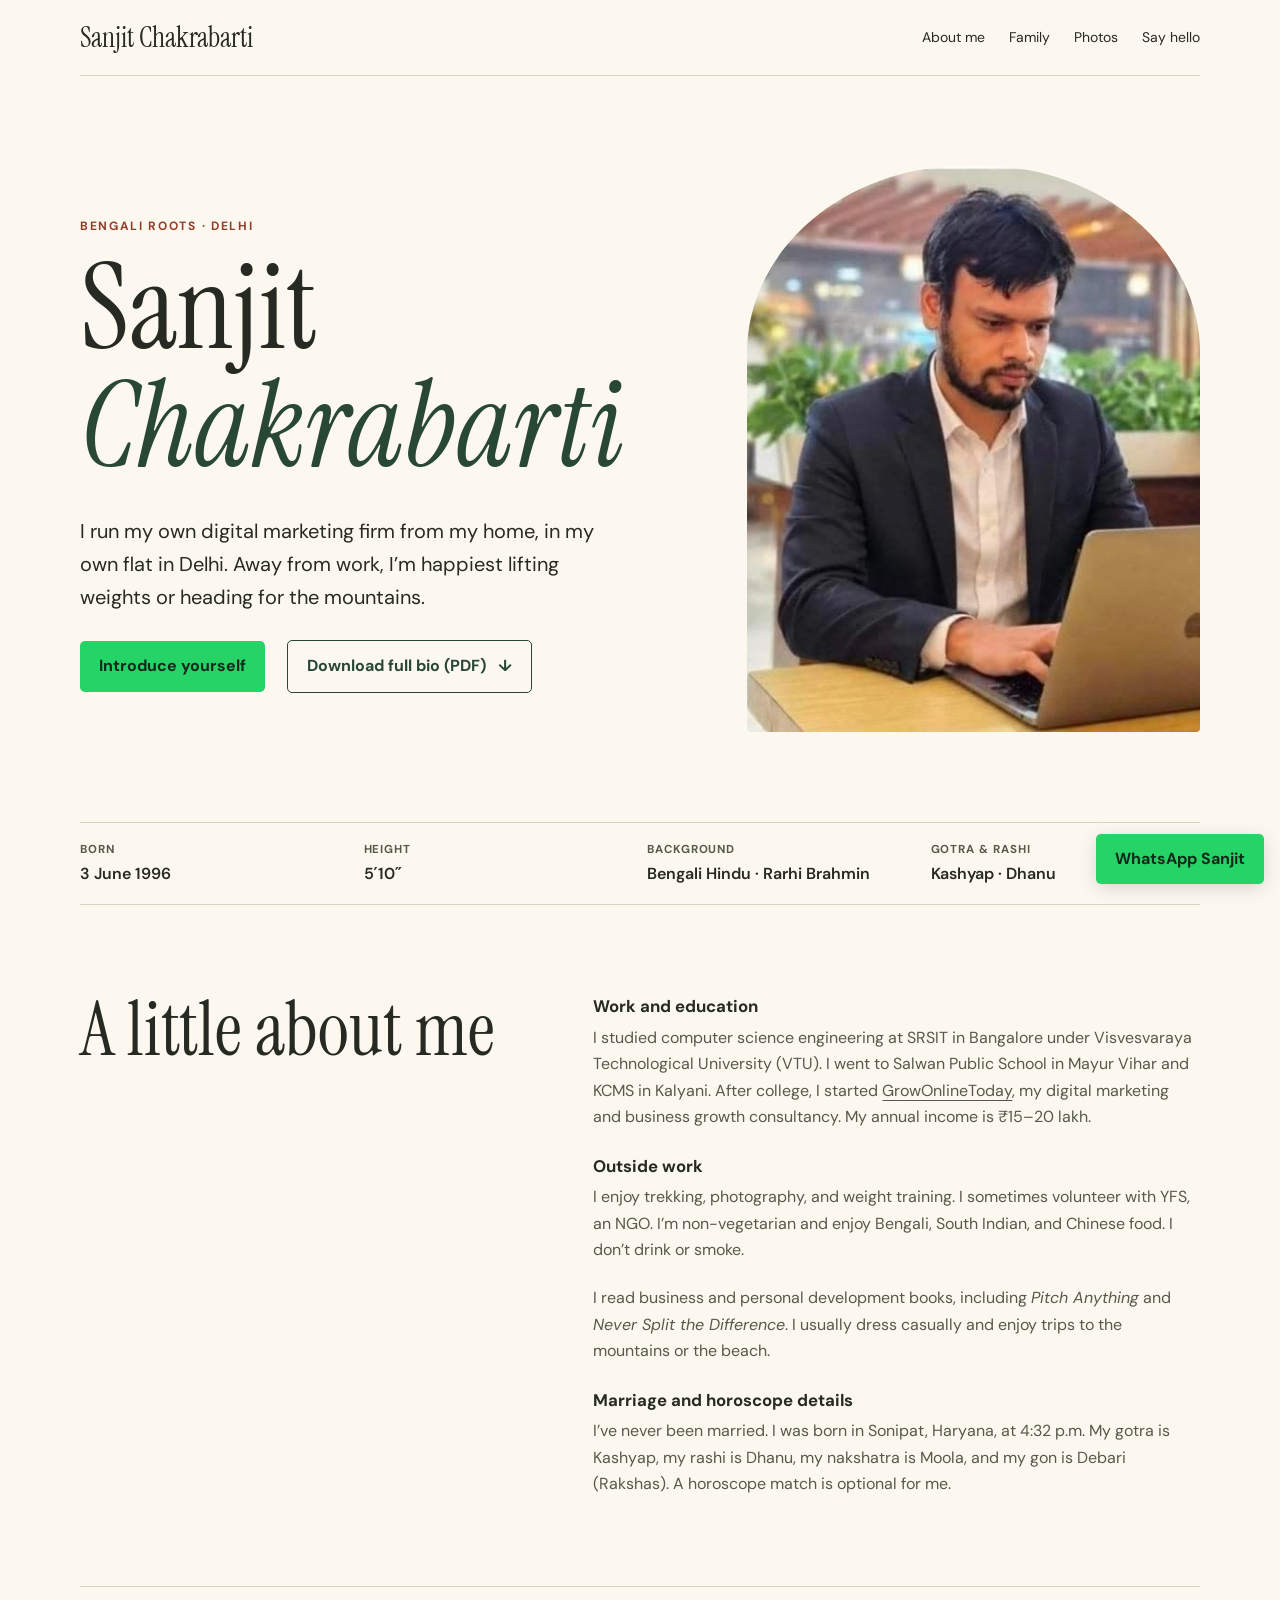
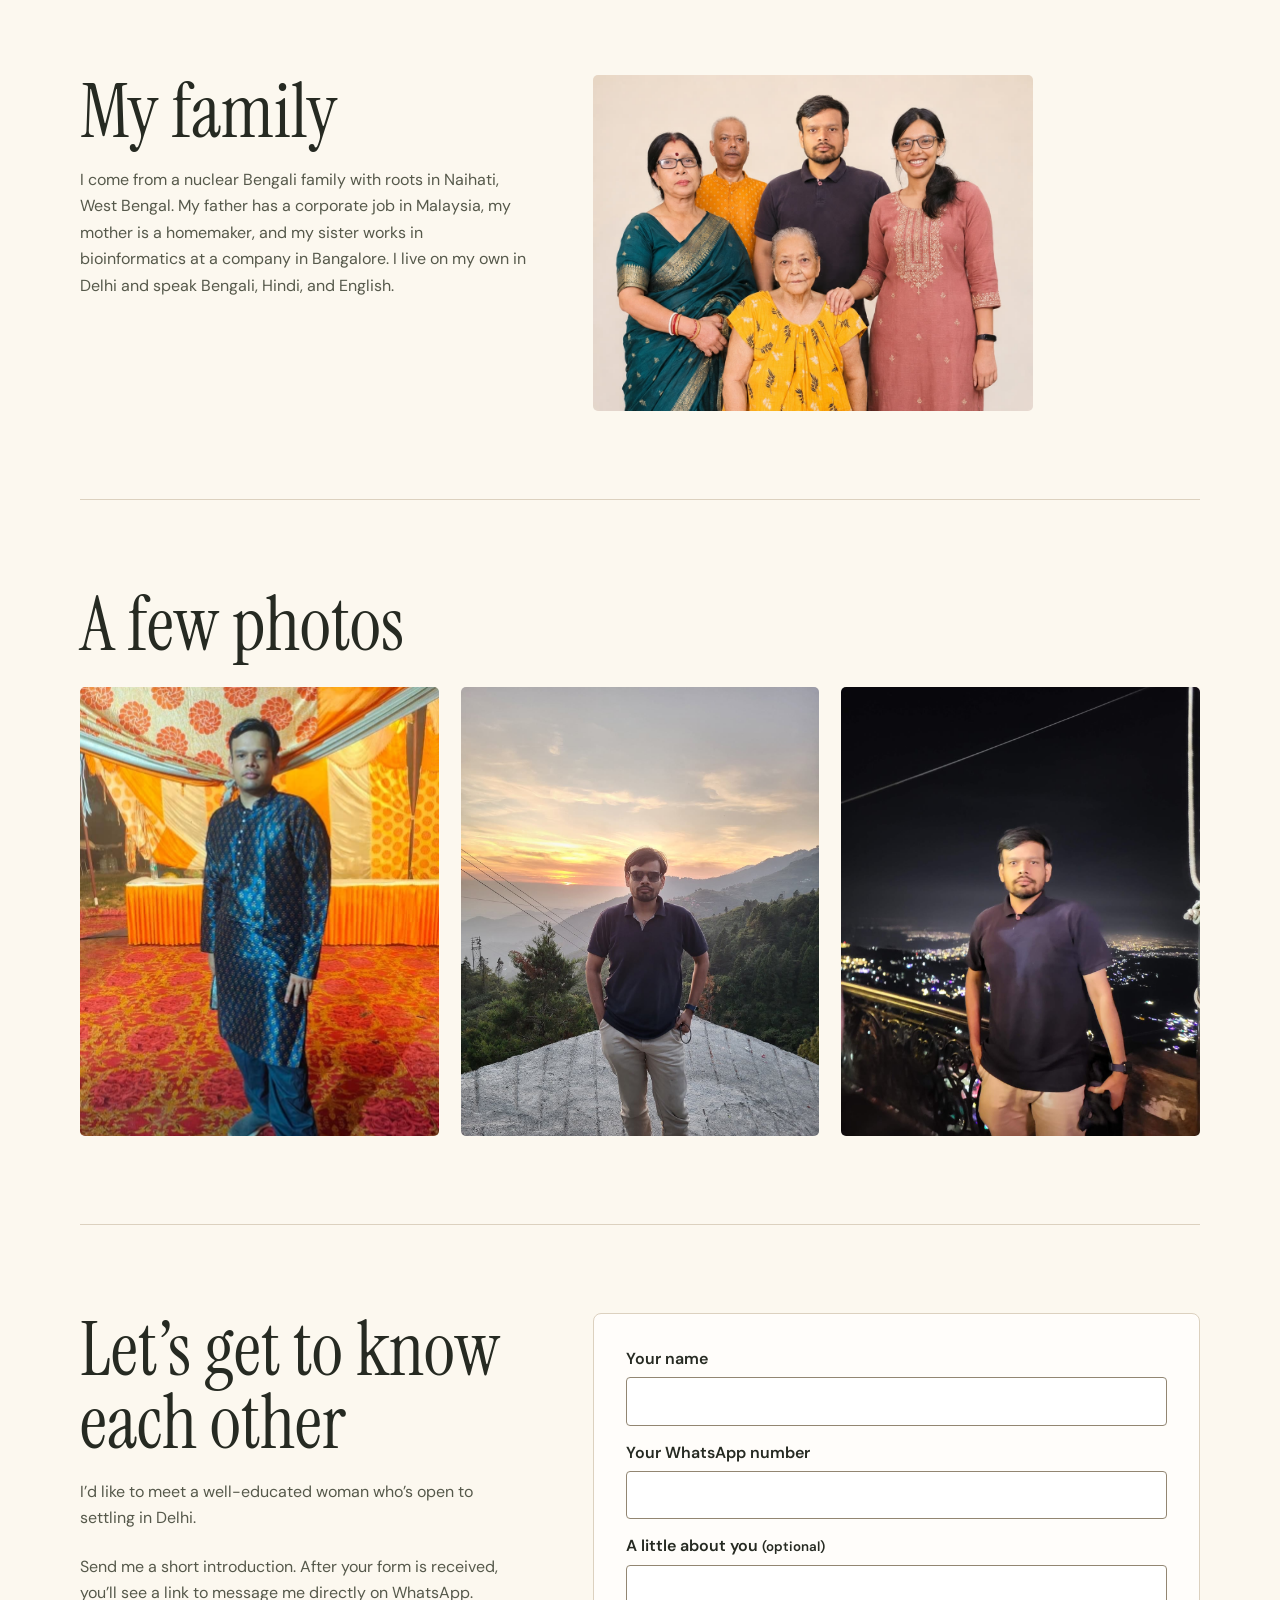
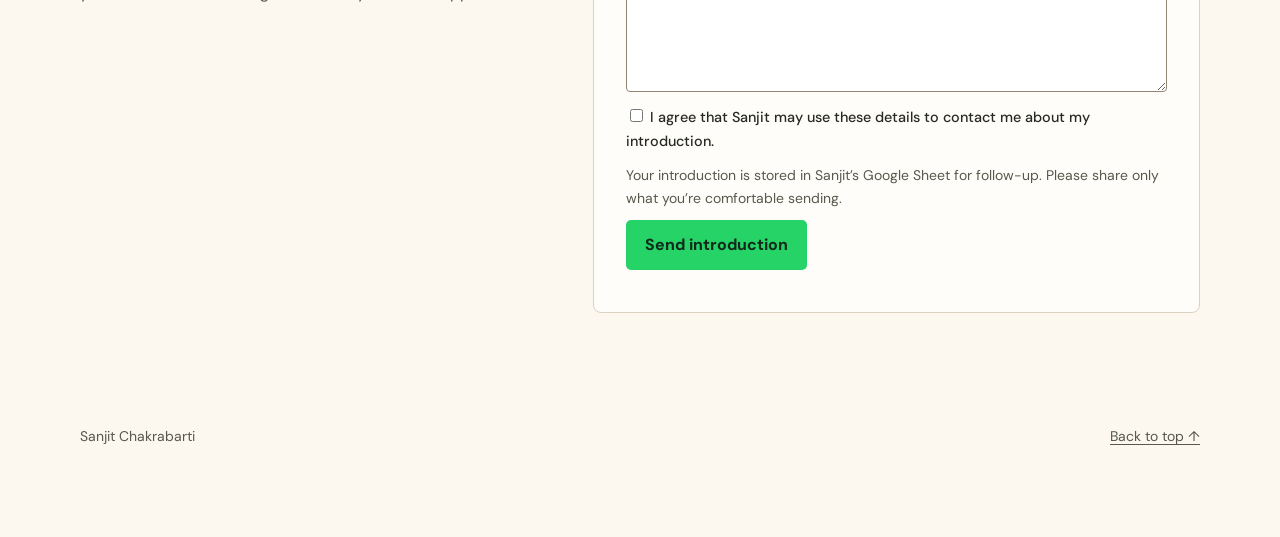
==== ads/index.html @ f7a7e1e2 "Add introduction landing page and Sheets lead capture" ====
<!doctype html>
<html lang="en">
<head>
  <meta charset="utf-8">
  <meta name="viewport" content="width=device-width, initial-scale=1">
  <meta name="description" content="Meet Sanjit Chakrabarti, a Bengali entrepreneur based in Delhi. A little about my life, my family and what I’m looking for in marriage.">
  <meta property="og:title" content="Meet Sanjit Chakrabarti">
  <meta property="og:description" content="A little about my life, my family and what I’m looking for in marriage.">
  <meta property="og:type" content="profile">
  <meta property="og:image" content="https://bio.sanjitchakrabarti.com/photos/sanjit-at-work.jpg">
  <link rel="icon" href="/photos/sanjit-at-work.jpg" type="image/jpeg">
  <link rel="stylesheet" href="https://fonts.googleapis.com/css2?family=DM+Sans:wght@400;500;600;700&family=Instrument+Serif:ital@0;1&display=swap">
  <title>Say hello to Sanjit Chakrabarti</title>
  <style>
    :root {
      color-scheme: light;
      --paper: #fcf8ef;
      --ink: #262a22;
      --muted: #56594b;
      --line: #dcd1bf;
      --green: #294735;
      --rust: #943e29;
      --whatsapp: #25d366;
      --display: "Instrument Serif", Georgia, serif;
    }
    * { box-sizing: border-box; }
    body { margin: 0; background: var(--paper); color: var(--ink); font: 1rem/1.65 "DM Sans", system-ui, sans-serif; }
    a { color: inherit; text-underline-offset: .24em; }
    a:hover { text-decoration-thickness: 2px; }
    a:focus-visible { outline: 2px solid var(--rust); outline-offset: 5px; }
    img { display: block; width: 100%; }
    .wrap { width: min(1120px, 100% - 48px); margin-inline: auto; }
    .masthead, nav, .actions, footer { display: flex; align-items: center; flex-wrap: wrap; }
    .masthead { min-height: 76px; justify-content: space-between; gap: 8px 24px; border-bottom: 1px solid var(--line); }
    .brand { font: 1.75rem var(--display); text-decoration: none; }
    nav { gap: 8px 24px; font-size: .875rem; }
    nav a { text-decoration: none; }
    nav a:hover { text-decoration: underline; }
    .hero { display: grid; grid-template-columns: 1.12fr .88fr; align-items: center; gap: clamp(32px, 7vw, 106px); padding-block: clamp(40px, 7vw, 96px); }
    .eyebrow { color: var(--rust); font-size: .75rem; font-weight: 700; letter-spacing: .14em; text-transform: uppercase; }
    h1, h2 { font-family: var(--display); font-weight: 400; line-height: .98; margin: 0 0 .25em; }
    h1 { font-size: clamp(3.6rem, 9.4vw, 8.3rem); }
    h1 em { display: block; color: var(--green); }
    h2 { font-size: clamp(2.7rem, 6vw, 4.7rem); }
    .intro { max-width: 37ch; font-size: clamp(1.05rem, 2vw, 1.25rem); }
    .actions { gap: 12px 22px; margin-top: 26px; }
    .button { display: inline-flex; align-items: center; gap: 12px; padding: 12px 19px; border-radius: 5px; background: var(--whatsapp); color: #10291b; font-weight: 700; text-decoration: none; }
    .button:hover { background: #20c45e; }
    .button.download { color: var(--green); background: transparent; border: 1px solid var(--green); }
    .button.download:hover { background: #efe3d1; }
    figure { margin: 0; }
    .hero img { aspect-ratio: 4 / 5; object-fit: cover; object-position: 50% 42%; border-radius: 48% 48% 4px 4px / 33% 33% 4px 4px; }
    .facts { margin: 0; padding: 17px 0; display: grid; grid-template-columns: repeat(4, 1fr); gap: 14px; border-block: 1px solid var(--line); }
    dt { color: var(--muted); font-size: .72rem; font-weight: 700; letter-spacing: .08em; text-transform: uppercase; }
    dd { margin: 2px 0 0; font-weight: 600; }
    .section { padding-block: clamp(40px, 7vw, 88px); }
    .section + .section { border-top: 1px solid var(--line); }
    .story { display: grid; grid-template-columns: .85fr 1.15fr; gap: 20px 65px; }
    .story h3 { margin: 0 0 4px; font-size: 1.05rem; }
    .story p { margin: 0 0 22px; color: var(--muted); max-width: 59ch; }
    .story p:last-child { margin-bottom: 0; }
    .family-photo { width: min(100%, 440px); }
    .family-photo img { height: auto; border-radius: 5px; }
    .gallery { display: grid; grid-template-columns: repeat(3, 1fr); gap: clamp(8px, 2vw, 22px); margin-top: 26px; }
    .gallery a { display: block; }
    .gallery img { aspect-ratio: 4 / 5; object-fit: cover; object-position: center 36%; border-radius: 5px; }
    .contact { background: var(--green); color: #fcf8ef; text-align: center; padding: clamp(34px, 7vw, 78px) 22px; border-radius: 6px; }
    .contact p { max-width: 54ch; margin: 16px auto 0; }
    .contact .button { margin-top: 22px; }
    .contact a:focus-visible { outline-color: var(--paper); }
    footer { justify-content: space-between; gap: 10px 24px; padding-block: 24px; color: var(--muted); font-size: .875rem; }
    @media (max-width: 680px) {
      .wrap { width: calc(100% - 36px); }
      .masthead { padding-block: 12px; min-height: 0; }
      nav { gap: 6px 14px; }
      .hero, .story { grid-template-columns: 1fr; }
      .hero { gap: 26px; }
      .hero figure { grid-row: 1; width: min(100%, 285px); margin-inline: auto; }
      .hero img { aspect-ratio: 5 / 5; object-position: 50% 35%; }
      .facts { grid-template-columns: repeat(2, 1fr); }
    }
    #intro-form { padding: clamp(18px, 4vw, 32px); background: #fffdfa; border: 1px solid var(--line); border-radius: 8px; }
    #intro-form label { display: block; font-weight: 600; }
    #intro-form input:not([type=checkbox]), #intro-form textarea { display: block; width: 100%; padding: 10px; border: 1px solid #928672; border-radius: 4px; margin: 5px 0 14px; font: inherit; }
    #intro-form .consent { font-size: .9rem; font-weight: 500; }
    #intro-form p { font-size: .875rem; margin: 10px 0; }
    #intro-form button { border: 0; font: inherit; font-weight: 700; cursor: pointer; }
    #intro-form button:disabled { opacity: .55; cursor: default; }
    .floating { position: fixed; right: 16px; bottom: 16px; z-index: 2; box-shadow: 0 4px 18px #0002; }
    body { padding-bottom: 64px; }
    [hidden] { display: none !important; }
  </style>
</head>
<body id="top">
  <header class="masthead wrap">
    <a class="brand" href="/">Sanjit Chakrabarti</a>
    <nav aria-label="On this page">
      <a href="#about">About me</a>
      <a href="#family">Family</a>
      <a href="#photos">Photos</a>
      <a href="#interest">Say hello</a>
    </nav>
  </header>
  <main class="wrap">
    <section class="hero" aria-labelledby="name">
      <div>
        <p class="eyebrow">Bengali roots · Delhi</p>
        <h1 id="name">Sanjit <em>Chakrabarti</em></h1>
        <p class="intro">I run my own digital marketing firm from my home, in my own flat in Delhi. Away from work, I’m happiest lifting weights or heading for the mountains.</p>
        <div class="actions">
          <a class="button" href="#interest">Introduce yourself</a>
          <a class="button download" href="/sanjit-chakrabarti-bio.pdf?v=company-link" download>Download full bio (PDF) <span aria-hidden="true">↓</span></a>
        </div>
      </div>
      <figure><img src="/photos/sanjit-at-work.jpg" alt="Sanjit working on his laptop at a café" fetchpriority="high"></figure>
    </section>

    <dl class="facts">
      <div><dt>Born</dt><dd><time datetime="1996-06-03">3 June 1996</time></dd></div>
      <div><dt>Height</dt><dd>5′10″</dd></div>
      <div><dt>Background</dt><dd>Bengali Hindu · Rarhi Brahmin</dd></div>
      <div><dt>Gotra &amp; rashi</dt><dd>Kashyap · Dhanu</dd></div>
    </dl>

    <section class="section story" id="about" aria-labelledby="about-title">
      <h2 id="about-title">A little about me</h2>
      <div>
        <h3>Work and education</h3>
        <p>I studied computer science engineering at SRSIT in Bangalore under Visvesvaraya Technological University (VTU). I went to Salwan Public School in Mayur Vihar and KCMS in Kalyani. After college, I started <a href="https://growonlinetoday.com/" target="_blank" rel="noopener">GrowOnlineToday</a>, my digital marketing and business growth consultancy. My annual income is ₹15–20 lakh.</p>
        <h3>Outside work</h3>
        <p>I enjoy trekking, photography, and weight training. I sometimes volunteer with YFS, an NGO. I’m non-vegetarian and enjoy Bengali, South Indian, and Chinese food. I don’t drink or smoke.</p>
        <p>I read business and personal development books, including <cite>Pitch Anything</cite> and <cite>Never Split the Difference</cite>. I usually dress casually and enjoy trips to the mountains or the beach.</p>
        <h3>Marriage and horoscope details</h3>
        <p>I’ve never been married. I was born in Sonipat, Haryana, at 4:32 p.m. My gotra is Kashyap, my rashi is Dhanu, my nakshatra is Moola, and my gon is Debari (Rakshas). A horoscope match is optional for me.</p>
      </div>
    </section>

    <section class="section story" id="family" aria-labelledby="family-title">
      <div>
        <h2 id="family-title">My family</h2>
        <p>I come from a nuclear Bengali family with roots in Naihati, West Bengal. My father has a corporate job in Malaysia, my mother is a homemaker, and my sister works in bioinformatics at a company in Bangalore. I live on my own in Delhi and speak Bengali, Hindi, and English.</p>
      </div>
      <figure class="family-photo">
        <img src="/photos/family-portrait.jpg?v=upper" width="1086" height="830" alt="Sanjit with his family in a group portrait" loading="lazy">
      </figure>
    </section>

    <section class="section" id="photos" aria-labelledby="photos-title">
      <h2 id="photos-title">A few photos</h2>
      <div class="gallery">
        <a href="/photos/sanjit-at-celebration.jpg"><img loading="lazy" src="/photos/sanjit-at-celebration.jpg" alt="Sanjit in a blue kurta at a celebration"></a>
        <a href="/photos/sanjit-in-the-hills.jpg"><img loading="lazy" src="/photos/sanjit-in-the-hills.jpg" alt="Sanjit overlooking the hills at sunset"></a>
        <a href="/photos/sanjit-at-night.jpg"><img loading="lazy" src="/photos/sanjit-at-night.jpg" alt="Sanjit with city lights behind him at night"></a>
      </div>
    </section>

    <section class="section story" id="interest" aria-labelledby="interest-title">
      <div>
        <h2 id="interest-title">Let’s get to know each other</h2>
        <p>I’d like to meet a well-educated woman who’s open to settling in Delhi.</p>
        <p>Send me a short introduction. After your form is received, you’ll see a link to message me directly on WhatsApp.</p>
      </div>
      <form id="intro-form" aria-describedby="privacy">
        <label for="name">Your name</label>
        <input id="name" name="name" autocomplete="name" maxlength="100" required>
        <label for="phone">Your WhatsApp number</label>
        <input id="phone" name="phone" autocomplete="tel" inputmode="tel" type="tel" pattern="[+0-9 \(\) \-]{7,25}" maxlength="25" required>
        <label for="message">A little about you <small>(optional)</small></label>
        <textarea id="message" name="message" rows="4" maxlength="600"></textarea>
        <label class="consent"><input type="checkbox" name="consent" value="yes" required> I agree that Sanjit may use these details to contact me about my introduction.</label>
        <p id="privacy">Your introduction is stored in Sanjit’s Google Sheet for follow-up. Please share only what you’re comfortable sending.</p>
        <button class="button" type="submit" disabled>Send introduction</button>
        <p id="form-status" role="status">Online introductions are currently unavailable. You can reach Sanjit on WhatsApp.</p>
      </form>
    </section>
  </main>
  <footer class="wrap"><span>Sanjit Chakrabarti</span><a href="#top">Back to top ↑</a></footer>
  <a class="button floating" href="https://wa.me/917278135942?text=Hi%20Sanjit%21%20I%20came%20across%20your%20bio%20and%20would%20love%20to%20say%20hello." target="_blank" rel="noopener">WhatsApp Sanjit</a>
  <script src="/ads/form.js" defer></script>
</body>
</html>
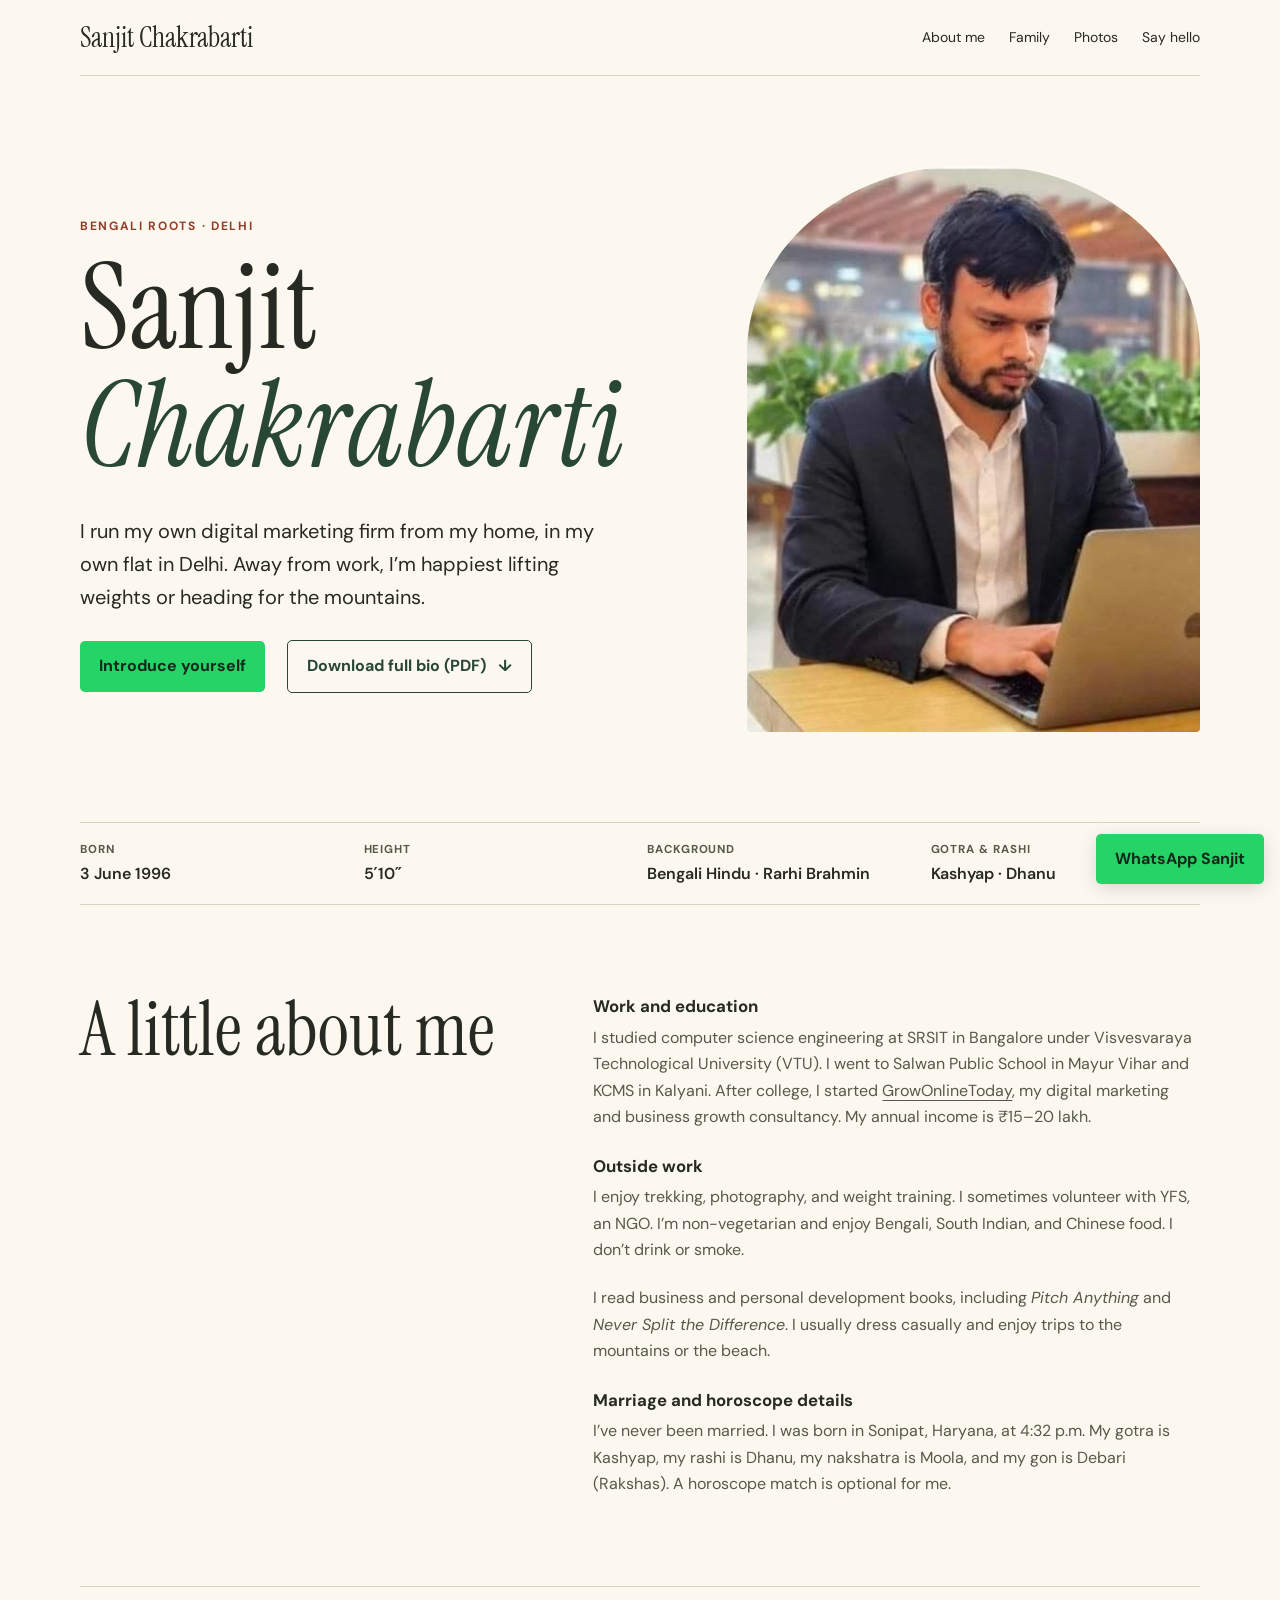
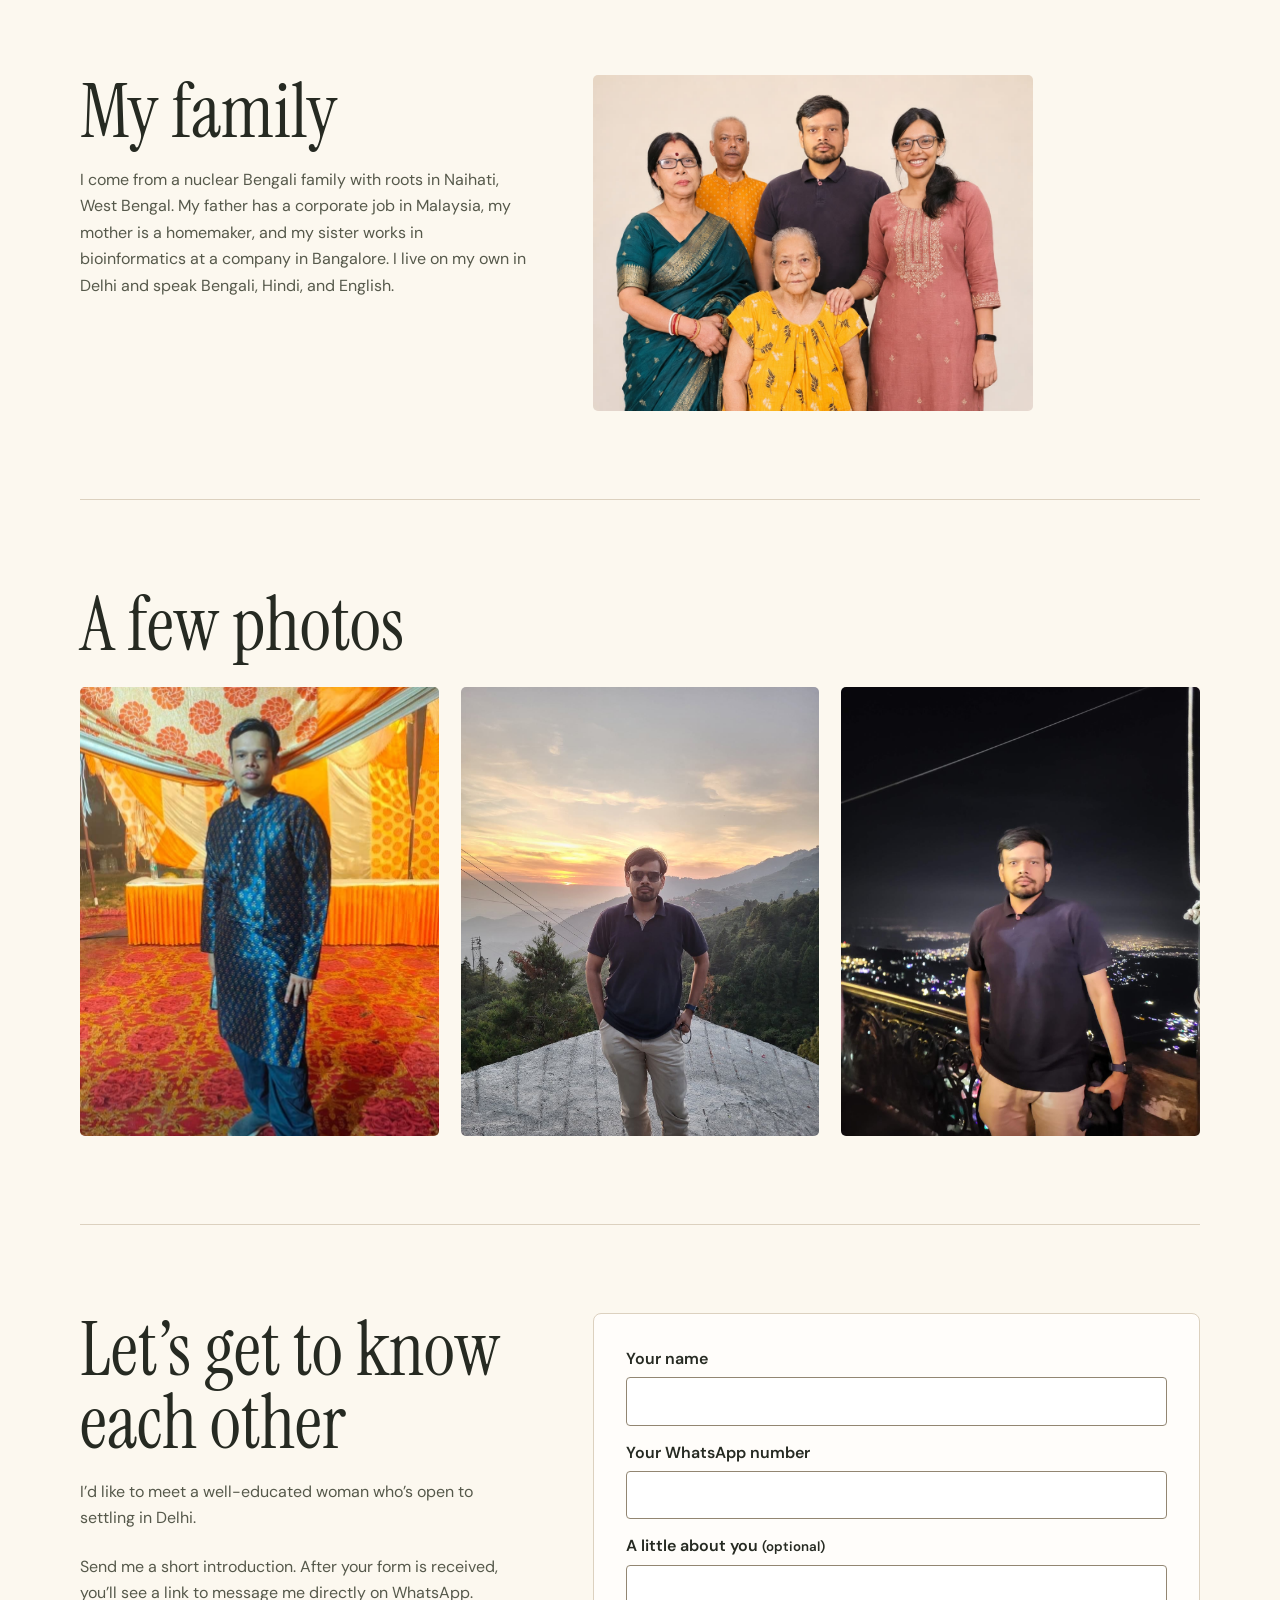
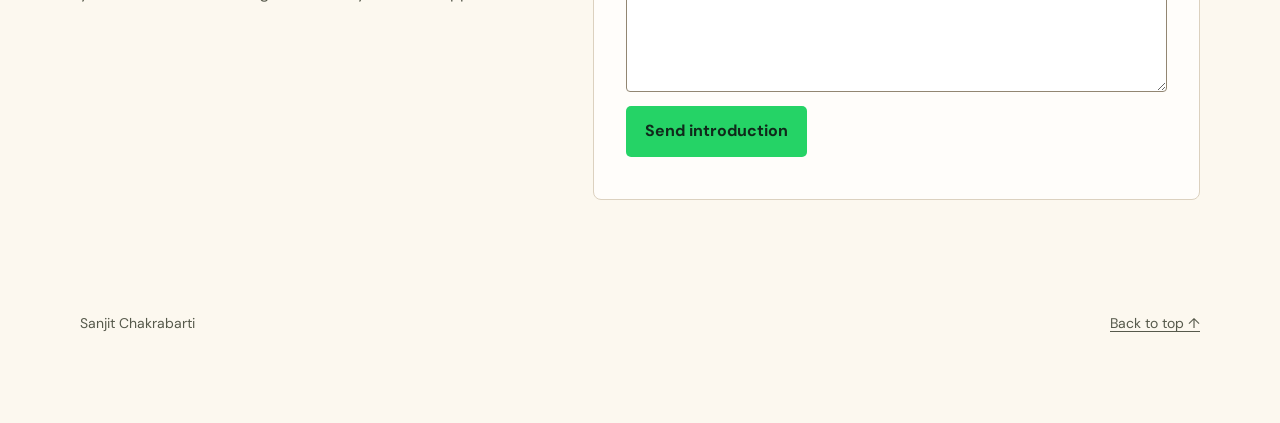
==== commit 6a868893: "Simplify the introduction form" ====
--- a/ads/index.html
+++ b/ads/index.html
@@ -82,7 +82,6 @@
     #intro-form { padding: clamp(18px, 4vw, 32px); background: #fffdfa; border: 1px solid var(--line); border-radius: 8px; }
     #intro-form label { display: block; font-weight: 600; }
     #intro-form input:not([type=checkbox]), #intro-form textarea { display: block; width: 100%; padding: 10px; border: 1px solid #928672; border-radius: 4px; margin: 5px 0 14px; font: inherit; }
-    #intro-form .consent { font-size: .9rem; font-weight: 500; }
     #intro-form p { font-size: .875rem; margin: 10px 0; }
     #intro-form button { border: 0; font: inherit; font-weight: 700; cursor: pointer; }
     #intro-form button:disabled { opacity: .55; cursor: default; }
@@ -160,15 +159,13 @@
         <p>I’d like to meet a well-educated woman who’s open to settling in Delhi.</p>
         <p>Send me a short introduction. After your form is received, you’ll see a link to message me directly on WhatsApp.</p>
       </div>
-      <form id="intro-form" aria-describedby="privacy">
-        <label for="name">Your name</label>
-        <input id="name" name="name" autocomplete="name" maxlength="100" required>
+      <form id="intro-form">
+        <label for="intro-name">Your name</label>
+        <input id="intro-name" name="name" autocomplete="name" maxlength="100" required>
         <label for="phone">Your WhatsApp number</label>
         <input id="phone" name="phone" autocomplete="tel" inputmode="tel" type="tel" pattern="[+0-9 \(\) \-]{7,25}" maxlength="25" required>
         <label for="message">A little about you <small>(optional)</small></label>
         <textarea id="message" name="message" rows="4" maxlength="600"></textarea>
-        <label class="consent"><input type="checkbox" name="consent" value="yes" required> I agree that Sanjit may use these details to contact me about my introduction.</label>
-        <p id="privacy">Your introduction is stored in Sanjit’s Google Sheet for follow-up. Please share only what you’re comfortable sending.</p>
         <button class="button" type="submit" disabled>Send introduction</button>
         <p id="form-status" role="status">Online introductions are currently unavailable. You can reach Sanjit on WhatsApp.</p>
       </form>
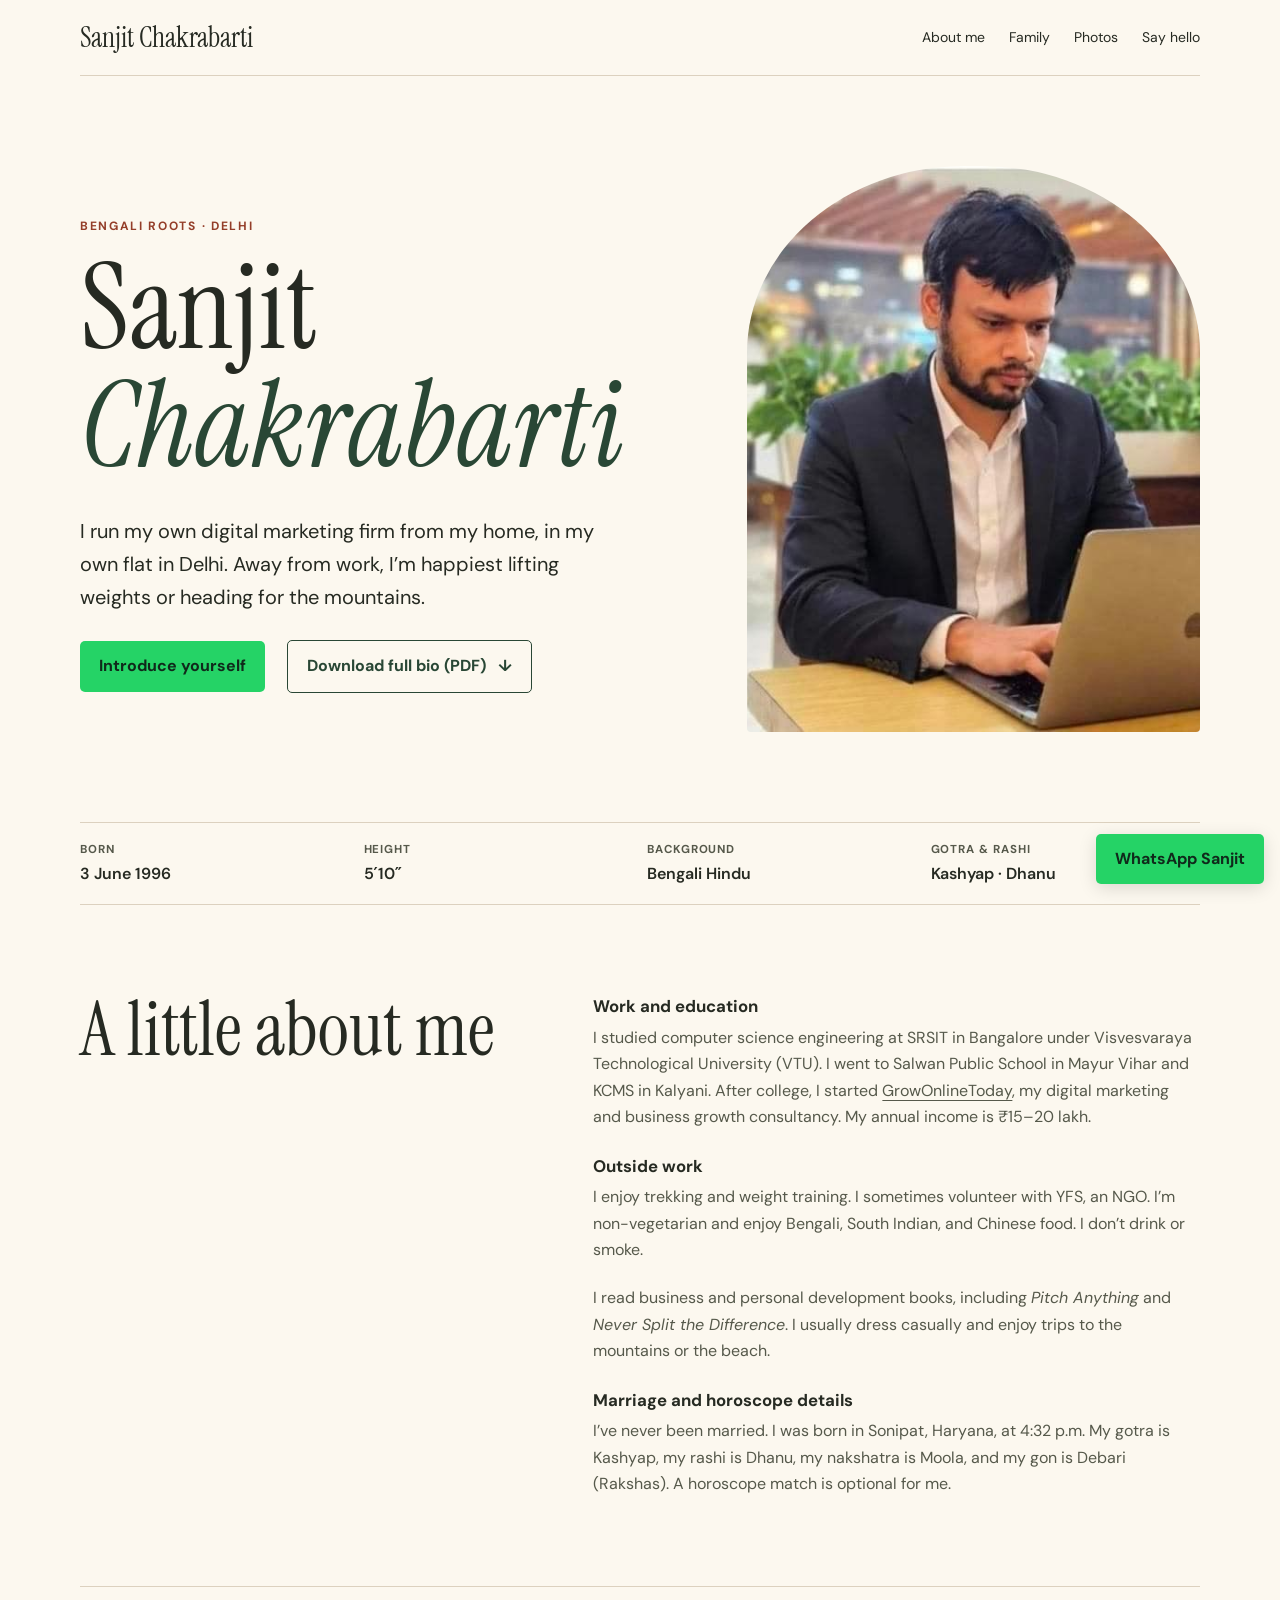
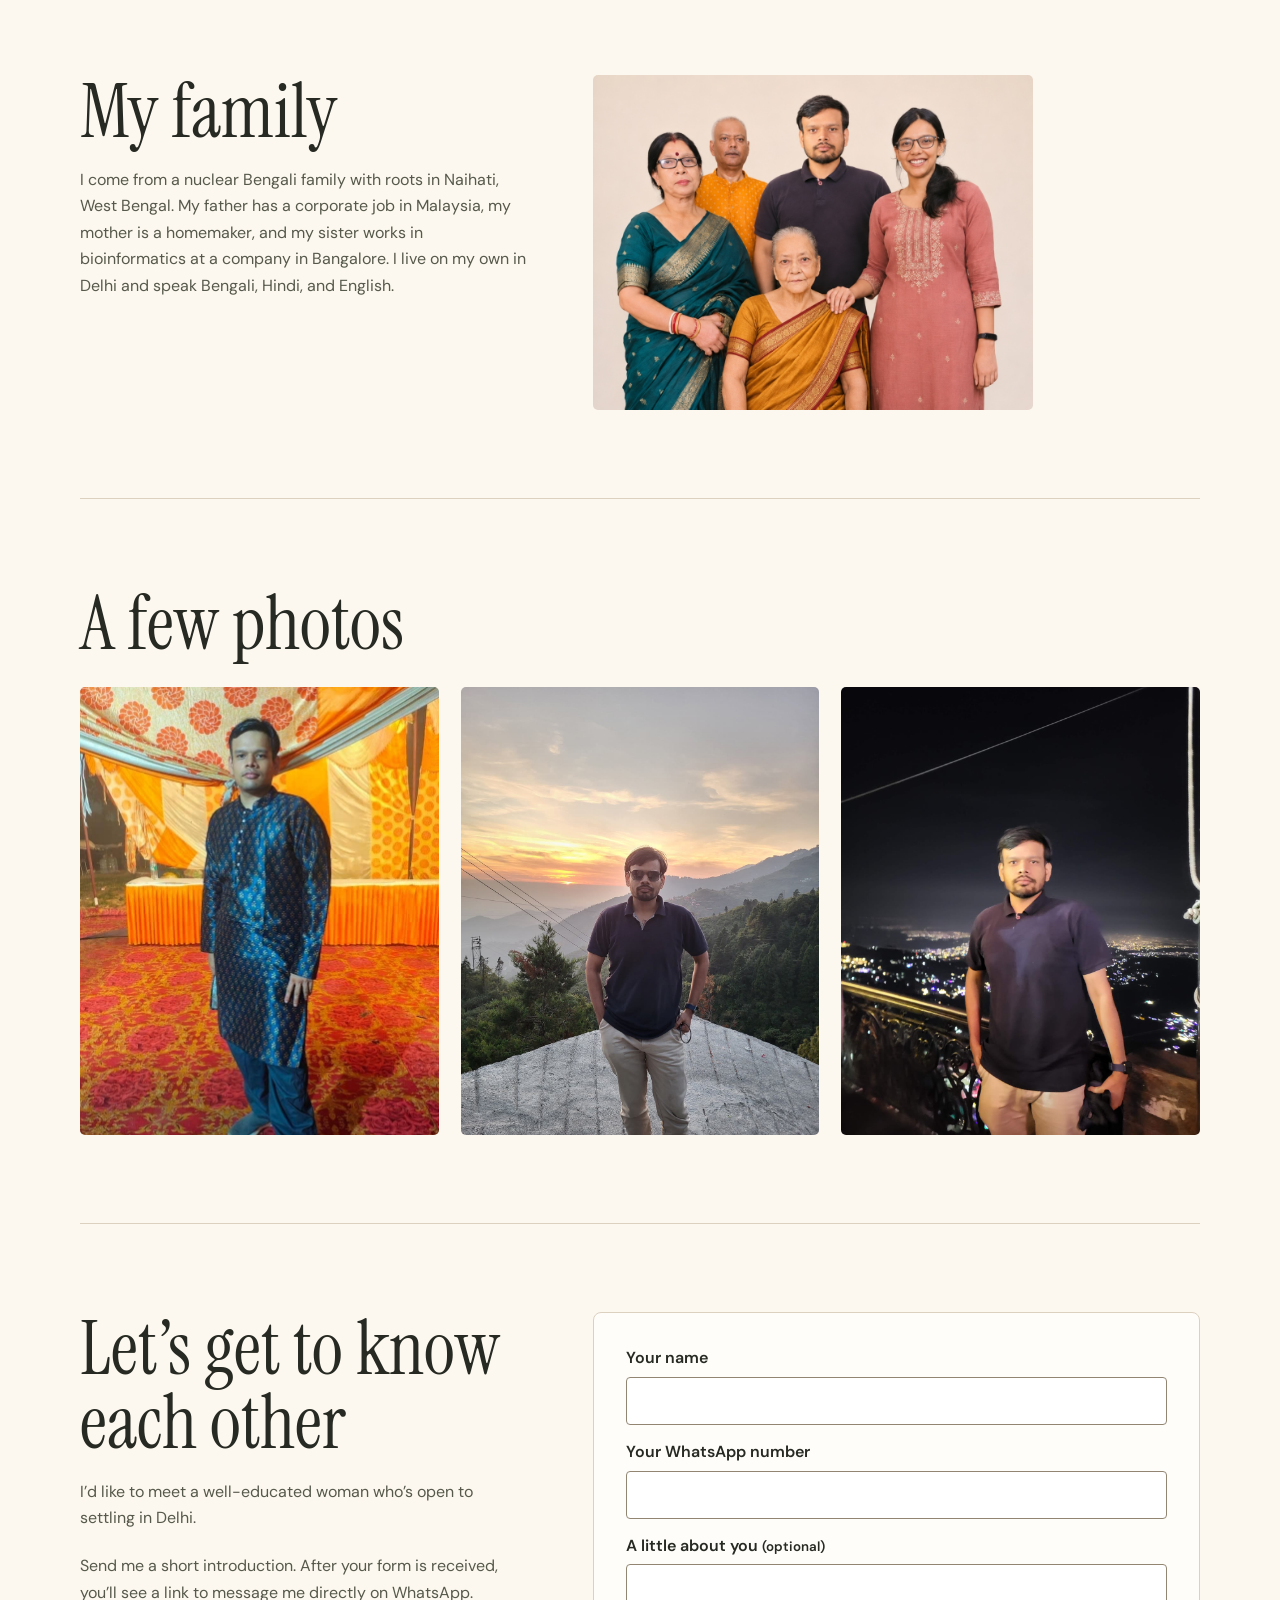
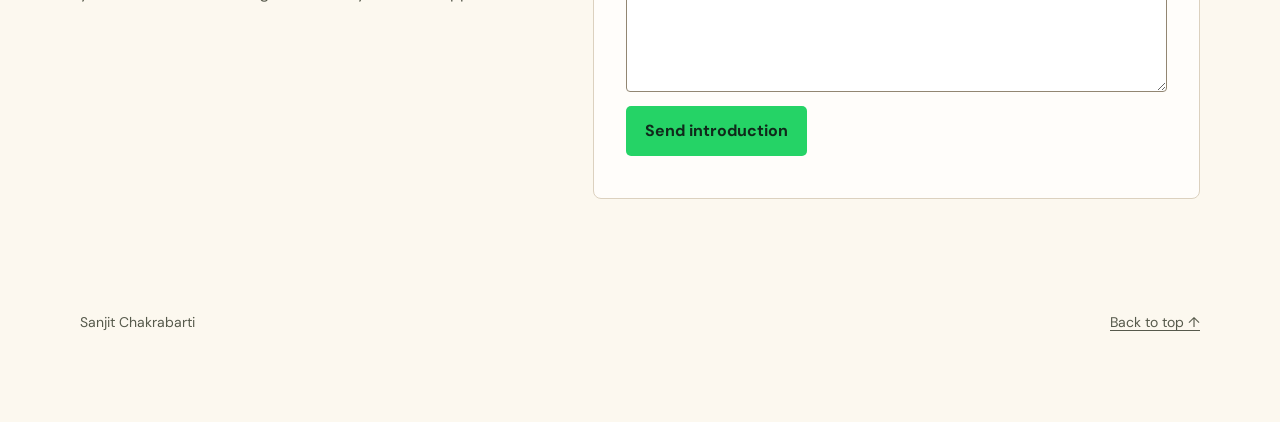
==== commit 84139c5e: "Update family portrait and simplify bio details" ====
--- a/ads/index.html
+++ b/ads/index.html
@@ -108,7 +108,7 @@
         <p class="intro">I run my own digital marketing firm from my home, in my own flat in Delhi. Away from work, I’m happiest lifting weights or heading for the mountains.</p>
         <div class="actions">
           <a class="button" href="#interest">Introduce yourself</a>
-          <a class="button download" href="/sanjit-chakrabarti-bio.pdf?v=company-link" download>Download full bio (PDF) <span aria-hidden="true">↓</span></a>
+          <a class="button download" href="/sanjit-chakrabarti-bio.pdf?v=family-saree" download>Download full bio (PDF) <span aria-hidden="true">↓</span></a>
         </div>
       </div>
       <figure><img src="/photos/sanjit-at-work.jpg" alt="Sanjit working on his laptop at a café" fetchpriority="high"></figure>
@@ -117,7 +117,7 @@
     <dl class="facts">
       <div><dt>Born</dt><dd><time datetime="1996-06-03">3 June 1996</time></dd></div>
       <div><dt>Height</dt><dd>5′10″</dd></div>
-      <div><dt>Background</dt><dd>Bengali Hindu · Rarhi Brahmin</dd></div>
+      <div><dt>Background</dt><dd>Bengali Hindu</dd></div>
       <div><dt>Gotra &amp; rashi</dt><dd>Kashyap · Dhanu</dd></div>
     </dl>
 
@@ -127,7 +127,7 @@
         <h3>Work and education</h3>
         <p>I studied computer science engineering at SRSIT in Bangalore under Visvesvaraya Technological University (VTU). I went to Salwan Public School in Mayur Vihar and KCMS in Kalyani. After college, I started <a href="https://growonlinetoday.com/" target="_blank" rel="noopener">GrowOnlineToday</a>, my digital marketing and business growth consultancy. My annual income is ₹15–20 lakh.</p>
         <h3>Outside work</h3>
-        <p>I enjoy trekking, photography, and weight training. I sometimes volunteer with YFS, an NGO. I’m non-vegetarian and enjoy Bengali, South Indian, and Chinese food. I don’t drink or smoke.</p>
+        <p>I enjoy trekking and weight training. I sometimes volunteer with YFS, an NGO. I’m non-vegetarian and enjoy Bengali, South Indian, and Chinese food. I don’t drink or smoke.</p>
         <p>I read business and personal development books, including <cite>Pitch Anything</cite> and <cite>Never Split the Difference</cite>. I usually dress casually and enjoy trips to the mountains or the beach.</p>
         <h3>Marriage and horoscope details</h3>
         <p>I’ve never been married. I was born in Sonipat, Haryana, at 4:32 p.m. My gotra is Kashyap, my rashi is Dhanu, my nakshatra is Moola, and my gon is Debari (Rakshas). A horoscope match is optional for me.</p>
@@ -140,7 +140,7 @@
         <p>I come from a nuclear Bengali family with roots in Naihati, West Bengal. My father has a corporate job in Malaysia, my mother is a homemaker, and my sister works in bioinformatics at a company in Bangalore. I live on my own in Delhi and speak Bengali, Hindi, and English.</p>
       </div>
       <figure class="family-photo">
-        <img src="/photos/family-portrait.jpg?v=upper" width="1086" height="830" alt="Sanjit with his family in a group portrait" loading="lazy">
+        <img src="/photos/family-portrait.jpg?v=saree" width="1086" height="829" alt="Sanjit with his family in a group portrait" loading="lazy">
       </figure>
     </section>
 
@@ -173,6 +173,6 @@
   </main>
   <footer class="wrap"><span>Sanjit Chakrabarti</span><a href="#top">Back to top ↑</a></footer>
   <a class="button floating" href="https://wa.me/917278135942?text=Hi%20Sanjit%21%20I%20came%20across%20your%20bio%20and%20would%20love%20to%20say%20hello." target="_blank" rel="noopener">WhatsApp Sanjit</a>
-  <script src="/ads/form.js" defer></script>
+  <script src="/ads/form.js?v=2" defer></script>
 </body>
 </html>
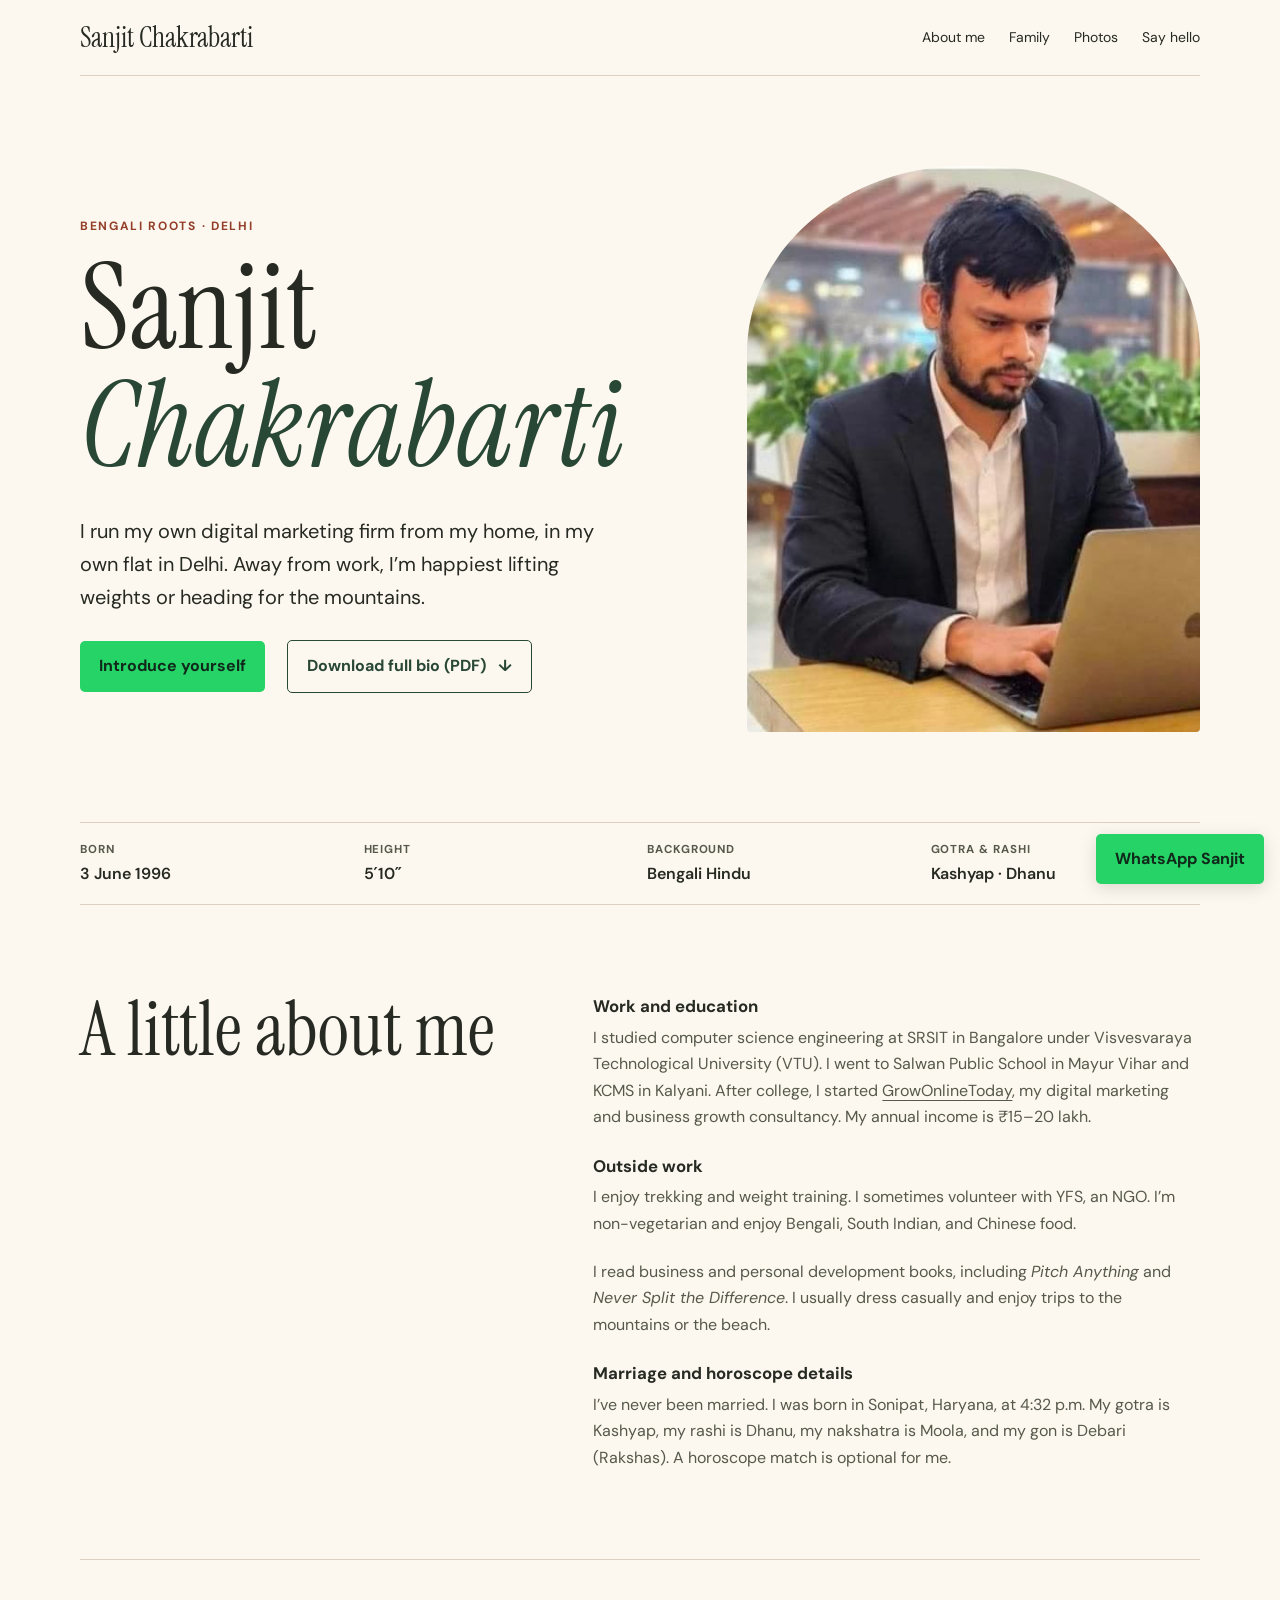
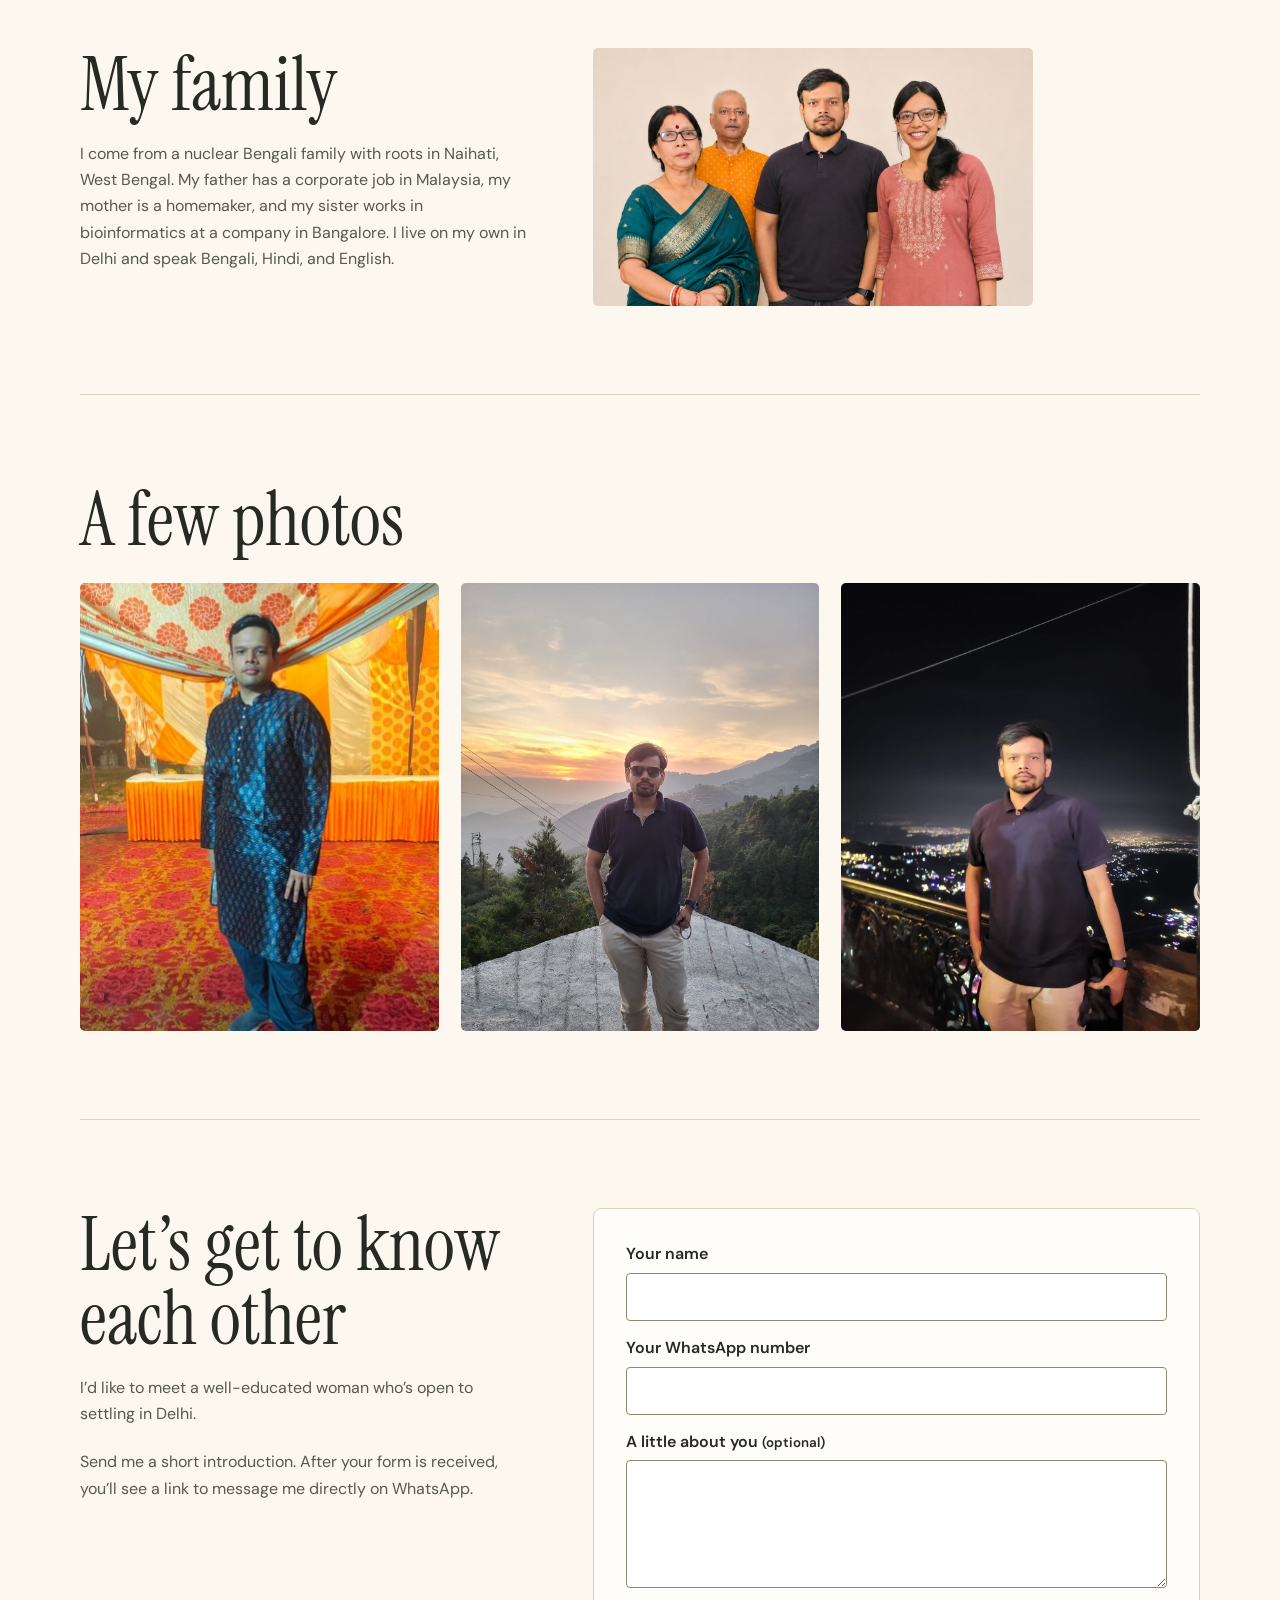
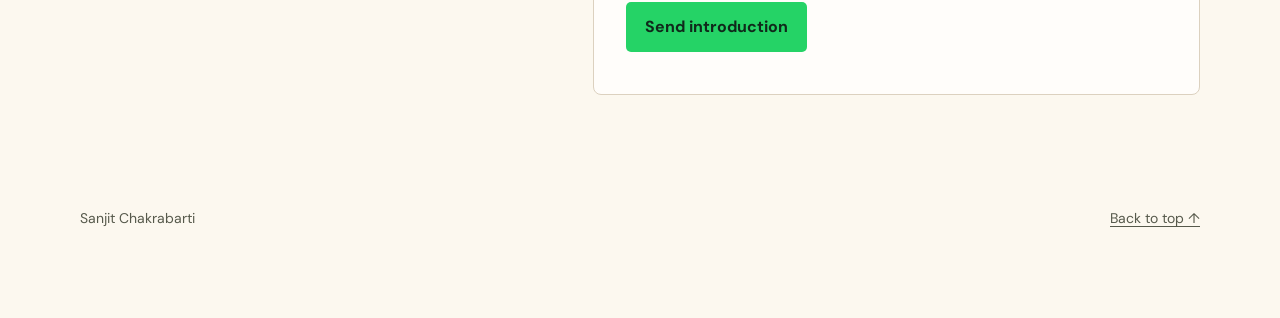
==== commit 4e7e4e81: "Update family portrait and remove lifestyle sentence" ====
--- a/ads/index.html
+++ b/ads/index.html
@@ -108,7 +108,7 @@
         <p class="intro">I run my own digital marketing firm from my home, in my own flat in Delhi. Away from work, I’m happiest lifting weights or heading for the mountains.</p>
         <div class="actions">
           <a class="button" href="#interest">Introduce yourself</a>
-          <a class="button download" href="/sanjit-chakrabarti-bio.pdf?v=family-saree" download>Download full bio (PDF) <span aria-hidden="true">↓</span></a>
+          <a class="button download" href="/sanjit-chakrabarti-bio.pdf?v=family-four" download>Download full bio (PDF) <span aria-hidden="true">↓</span></a>
         </div>
       </div>
       <figure><img src="/photos/sanjit-at-work.jpg" alt="Sanjit working on his laptop at a café" fetchpriority="high"></figure>
@@ -127,7 +127,7 @@
         <h3>Work and education</h3>
         <p>I studied computer science engineering at SRSIT in Bangalore under Visvesvaraya Technological University (VTU). I went to Salwan Public School in Mayur Vihar and KCMS in Kalyani. After college, I started <a href="https://growonlinetoday.com/" target="_blank" rel="noopener">GrowOnlineToday</a>, my digital marketing and business growth consultancy. My annual income is ₹15–20 lakh.</p>
         <h3>Outside work</h3>
-        <p>I enjoy trekking and weight training. I sometimes volunteer with YFS, an NGO. I’m non-vegetarian and enjoy Bengali, South Indian, and Chinese food. I don’t drink or smoke.</p>
+        <p>I enjoy trekking and weight training. I sometimes volunteer with YFS, an NGO. I’m non-vegetarian and enjoy Bengali, South Indian, and Chinese food.</p>
         <p>I read business and personal development books, including <cite>Pitch Anything</cite> and <cite>Never Split the Difference</cite>. I usually dress casually and enjoy trips to the mountains or the beach.</p>
         <h3>Marriage and horoscope details</h3>
         <p>I’ve never been married. I was born in Sonipat, Haryana, at 4:32 p.m. My gotra is Kashyap, my rashi is Dhanu, my nakshatra is Moola, and my gon is Debari (Rakshas). A horoscope match is optional for me.</p>
@@ -140,7 +140,7 @@
         <p>I come from a nuclear Bengali family with roots in Naihati, West Bengal. My father has a corporate job in Malaysia, my mother is a homemaker, and my sister works in bioinformatics at a company in Bangalore. I live on my own in Delhi and speak Bengali, Hindi, and English.</p>
       </div>
       <figure class="family-photo">
-        <img src="/photos/family-portrait.jpg?v=saree" width="1086" height="829" alt="Sanjit with his family in a group portrait" loading="lazy">
+        <img src="/photos/family-portrait.jpg?v=family-four" width="1448" height="850" alt="Sanjit with his family in a group portrait" loading="lazy">
       </figure>
     </section>
 
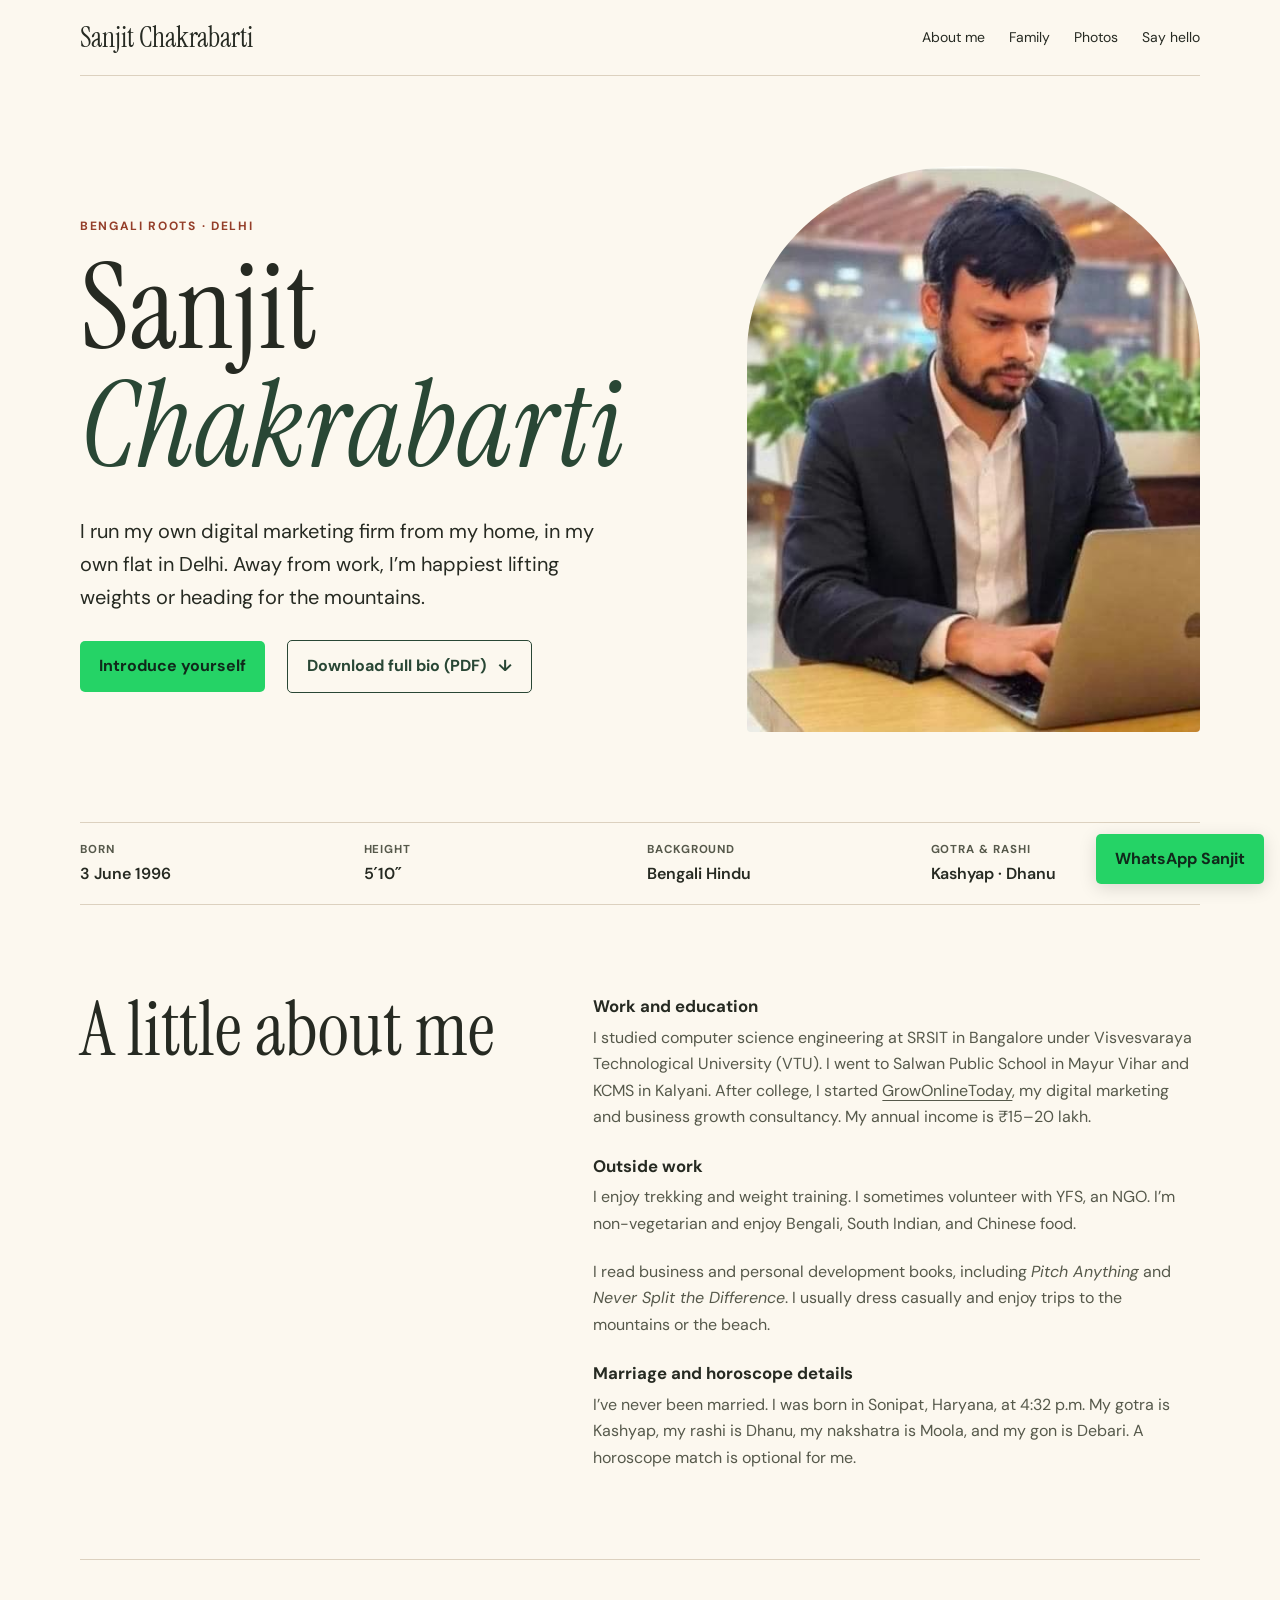
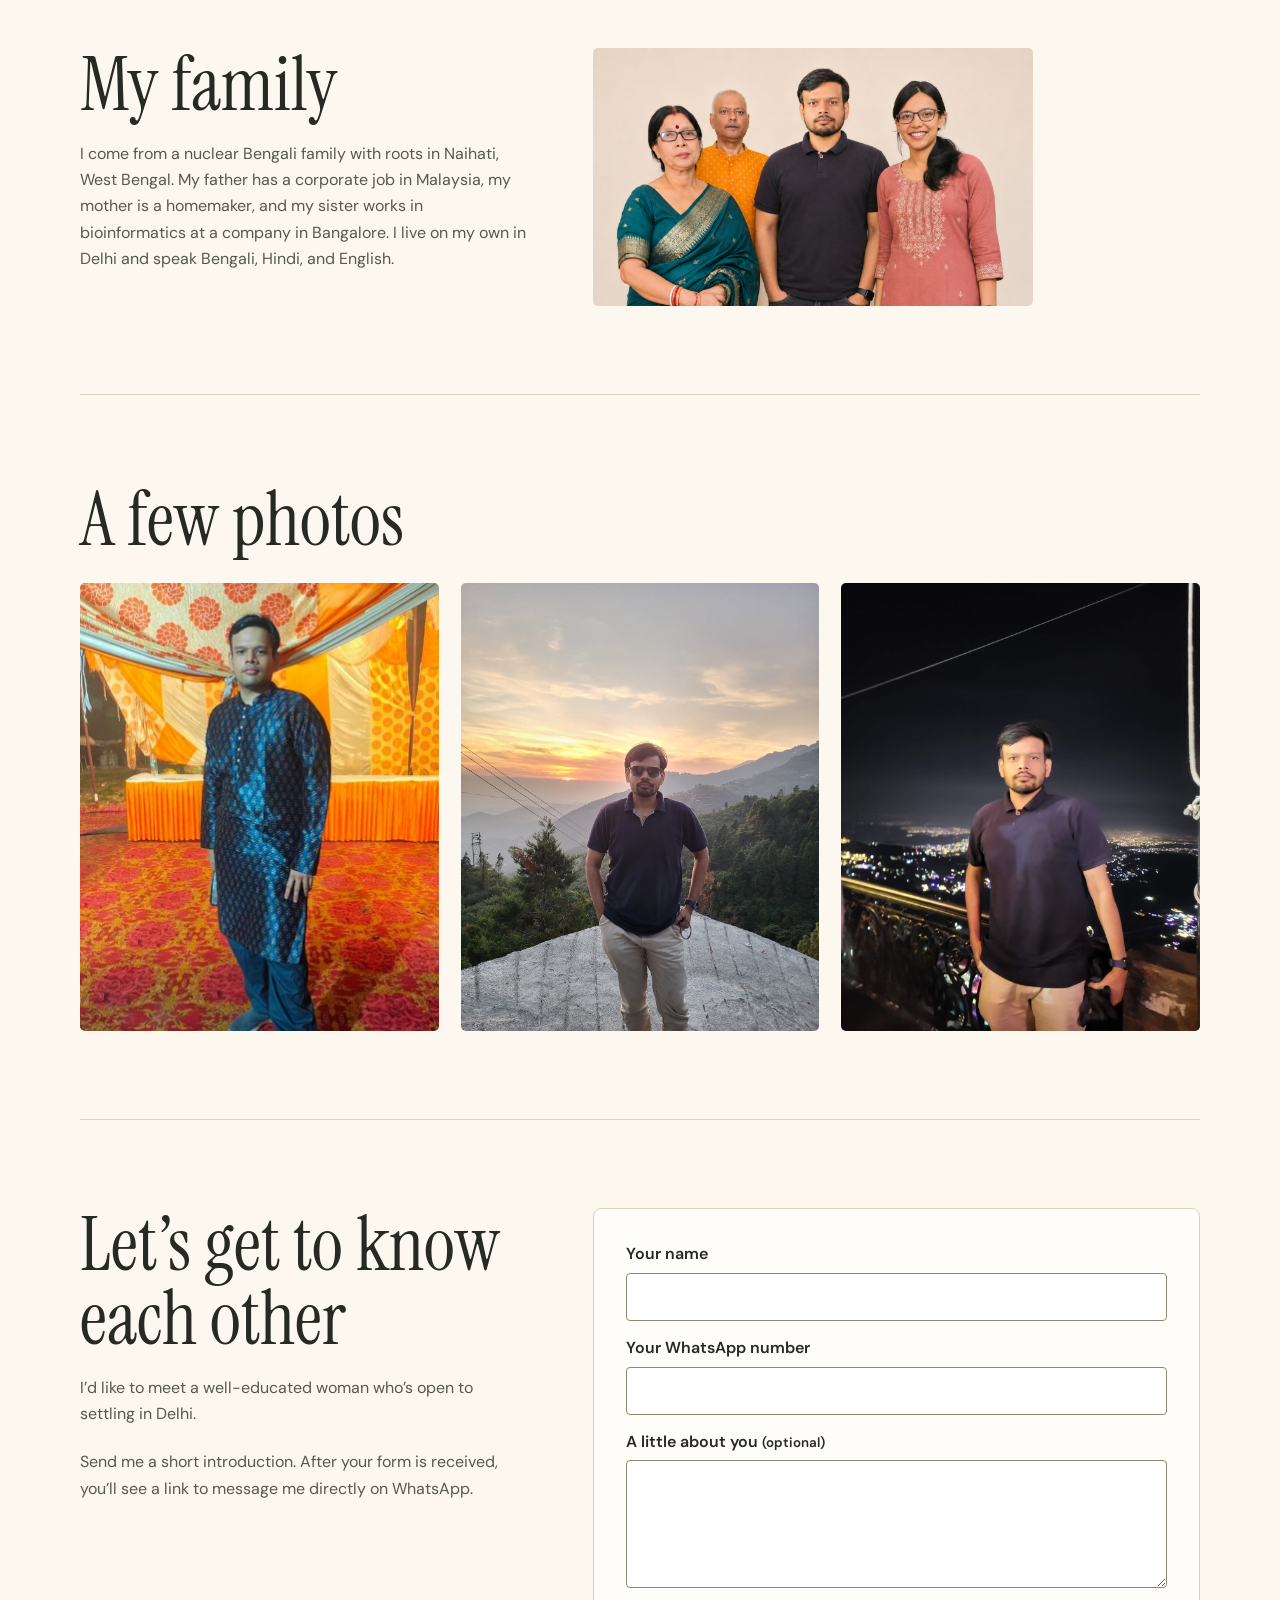
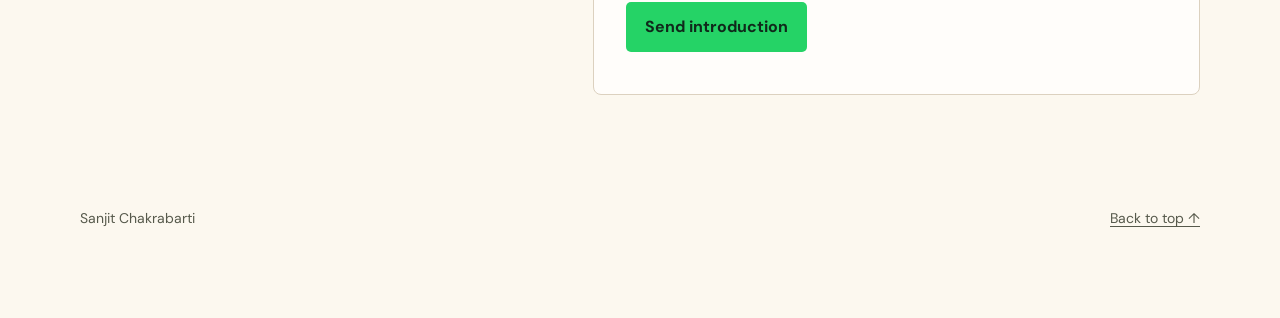
==== commit 6baca161: "Remove Rakshas from horoscope wording" ====
--- a/ads/index.html
+++ b/ads/index.html
@@ -108,7 +108,7 @@
         <p class="intro">I run my own digital marketing firm from my home, in my own flat in Delhi. Away from work, I’m happiest lifting weights or heading for the mountains.</p>
         <div class="actions">
           <a class="button" href="#interest">Introduce yourself</a>
-          <a class="button download" href="/sanjit-chakrabarti-bio.pdf?v=family-four" download>Download full bio (PDF) <span aria-hidden="true">↓</span></a>
+          <a class="button download" href="/sanjit-chakrabarti-bio.pdf?v=horoscope-update" download>Download full bio (PDF) <span aria-hidden="true">↓</span></a>
         </div>
       </div>
       <figure><img src="/photos/sanjit-at-work.jpg" alt="Sanjit working on his laptop at a café" fetchpriority="high"></figure>
@@ -130,7 +130,7 @@
         <p>I enjoy trekking and weight training. I sometimes volunteer with YFS, an NGO. I’m non-vegetarian and enjoy Bengali, South Indian, and Chinese food.</p>
         <p>I read business and personal development books, including <cite>Pitch Anything</cite> and <cite>Never Split the Difference</cite>. I usually dress casually and enjoy trips to the mountains or the beach.</p>
         <h3>Marriage and horoscope details</h3>
-        <p>I’ve never been married. I was born in Sonipat, Haryana, at 4:32 p.m. My gotra is Kashyap, my rashi is Dhanu, my nakshatra is Moola, and my gon is Debari (Rakshas). A horoscope match is optional for me.</p>
+        <p>I’ve never been married. I was born in Sonipat, Haryana, at 4:32 p.m. My gotra is Kashyap, my rashi is Dhanu, my nakshatra is Moola, and my gon is Debari. A horoscope match is optional for me.</p>
       </div>
     </section>
 
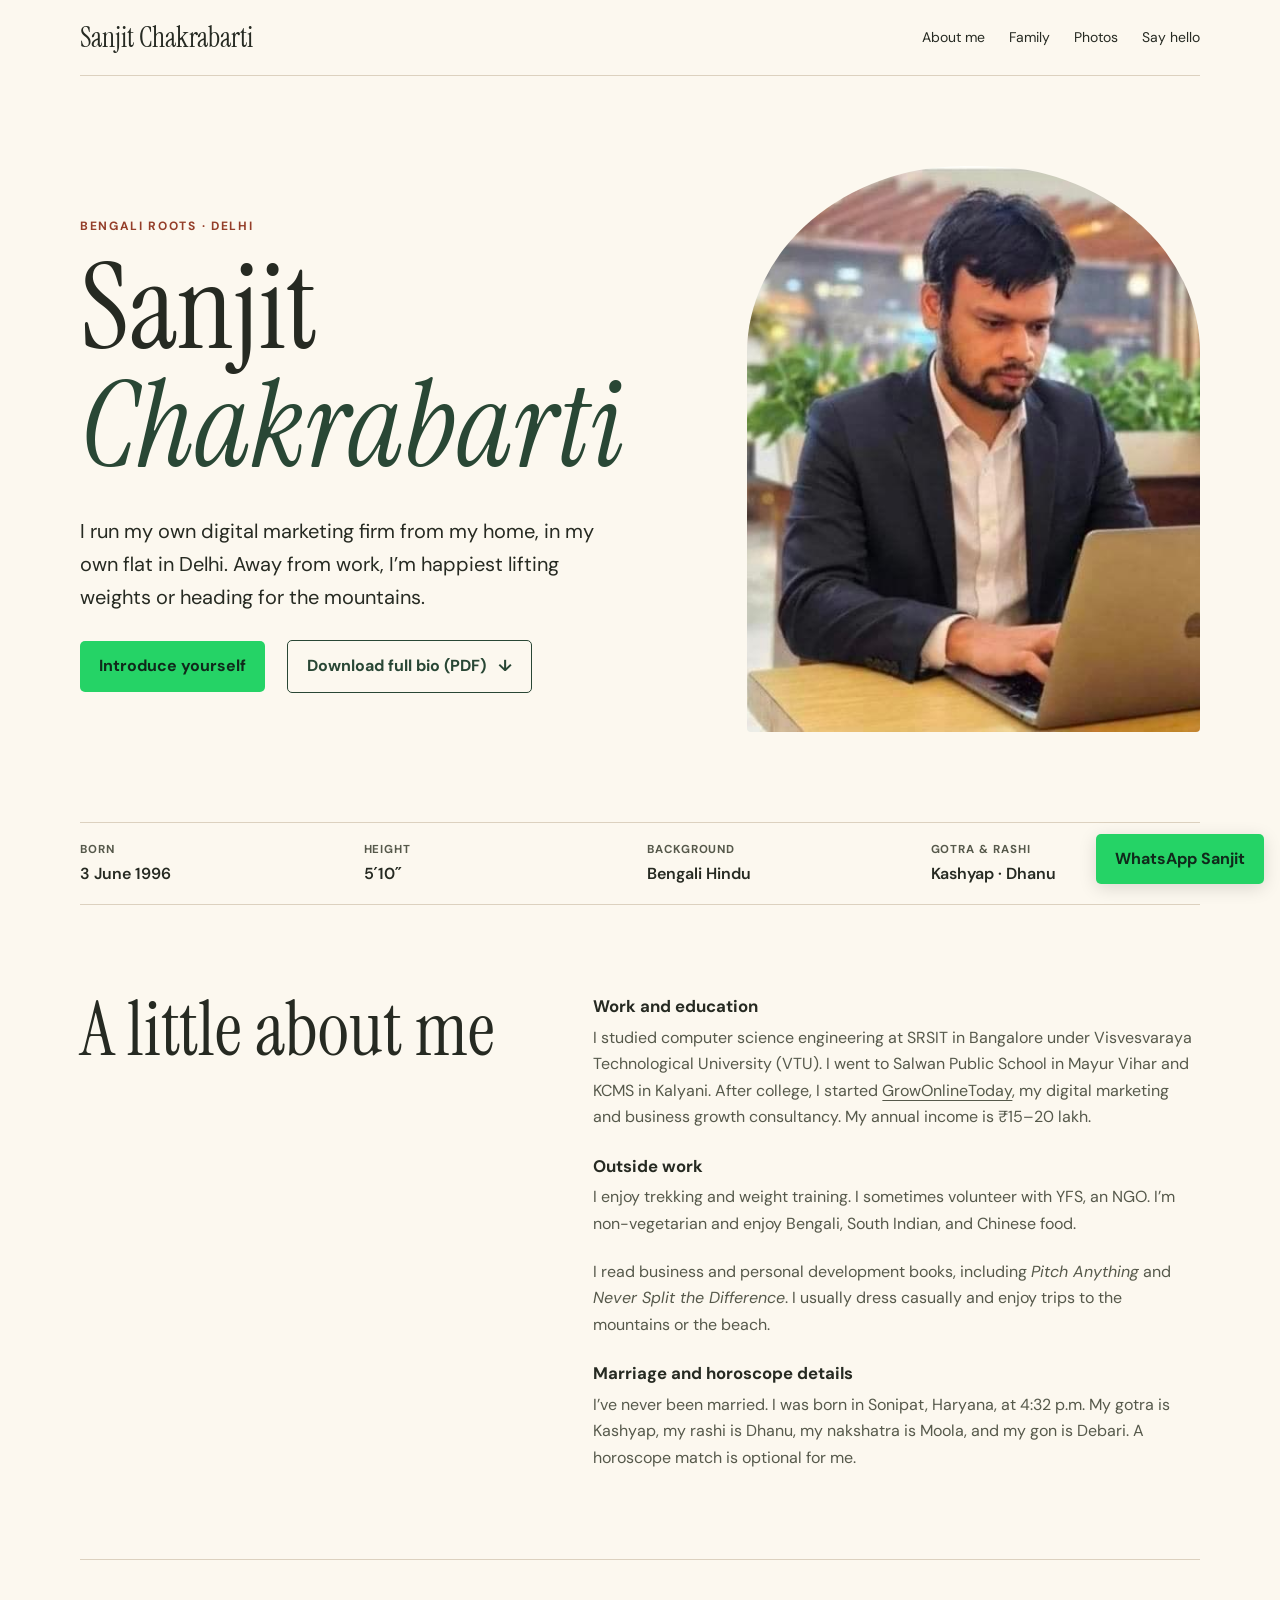
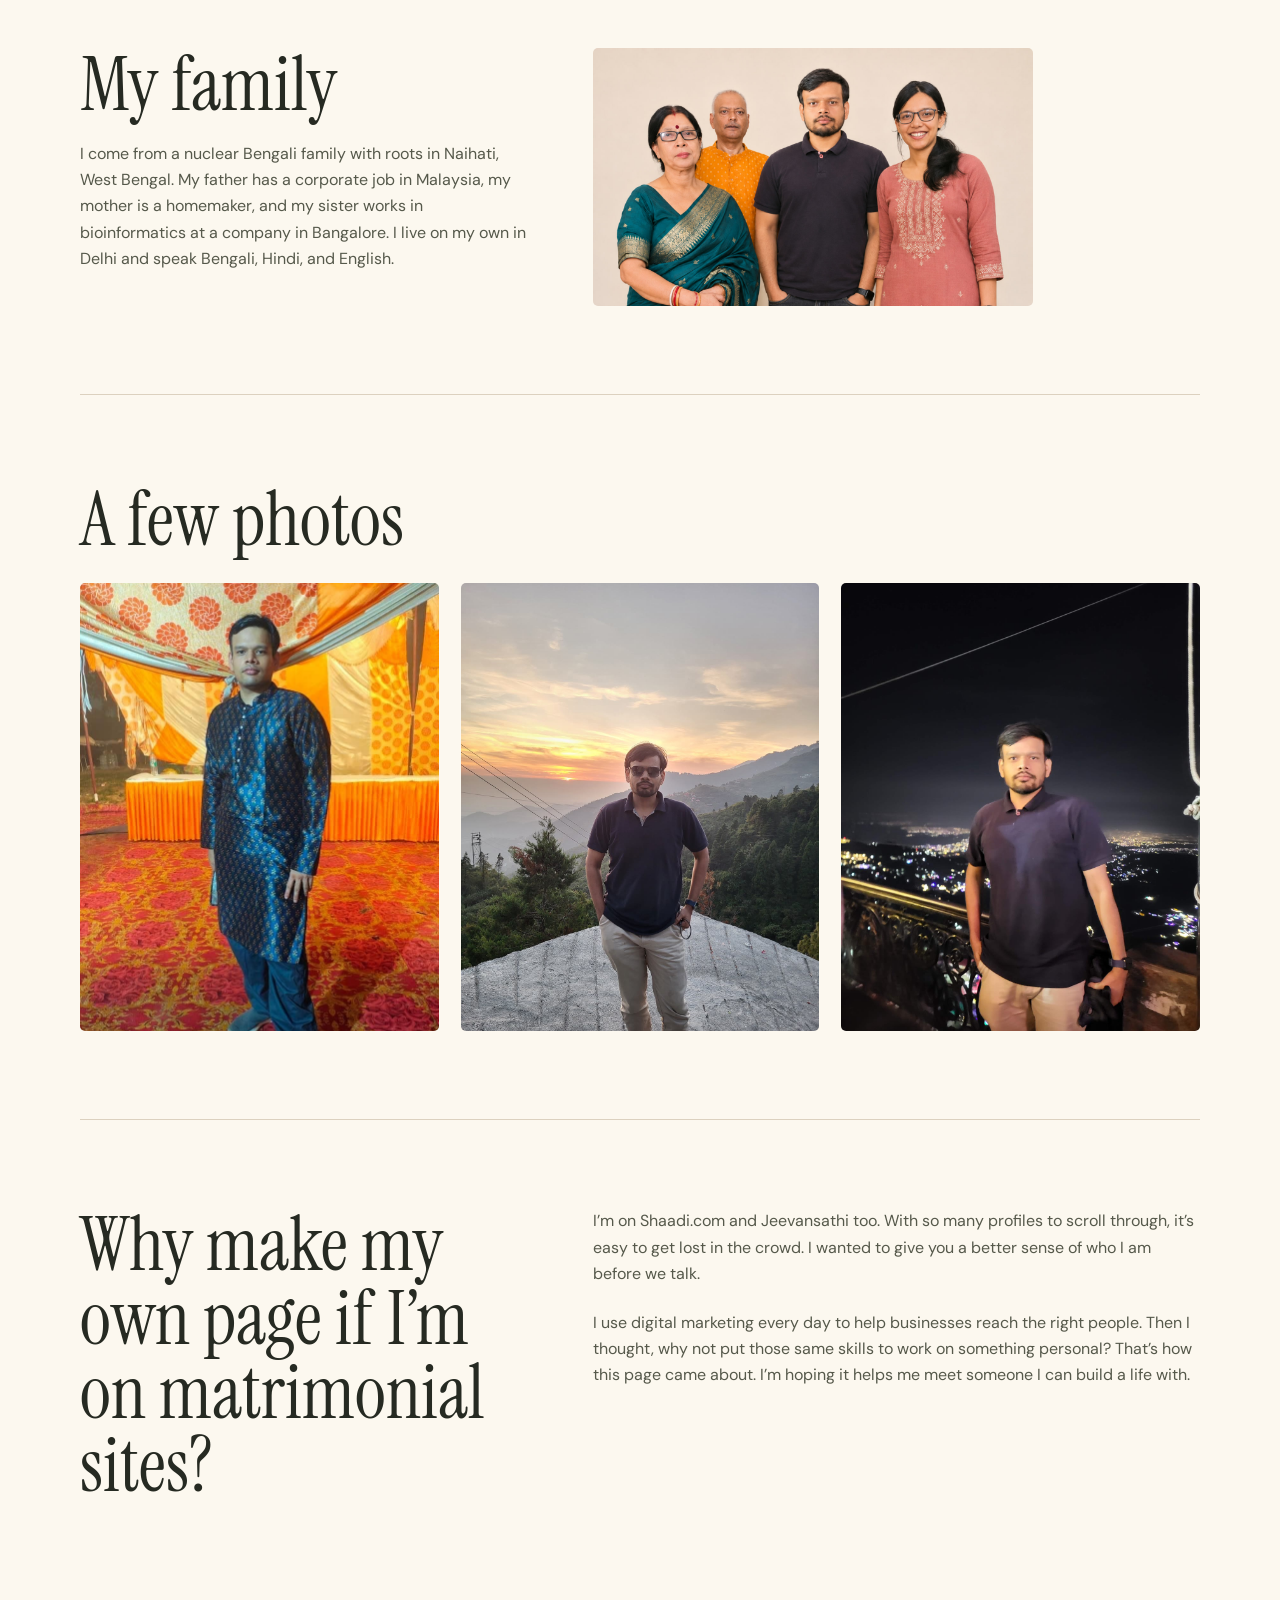
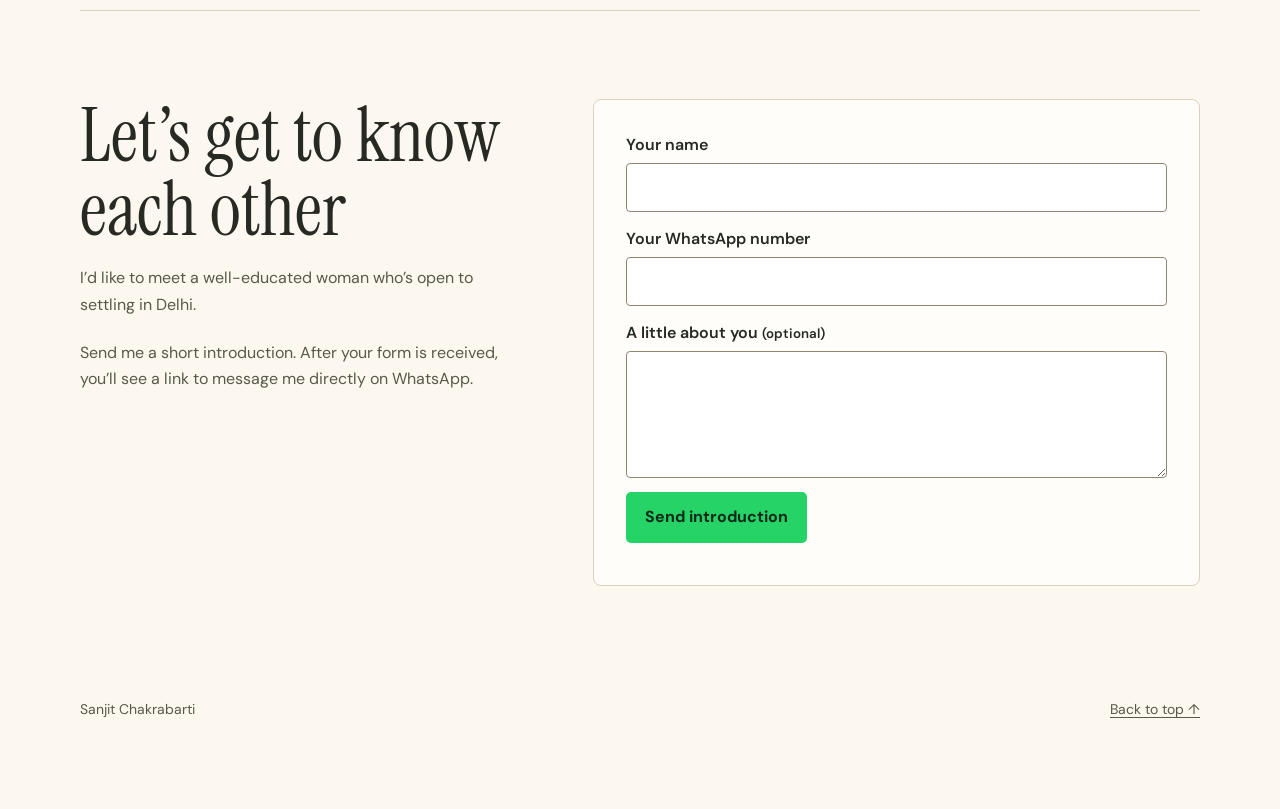
==== commit f48f28e9: "Explain why Sanjit made a personal marriage page" ====
--- a/ads/index.html
+++ b/ads/index.html
@@ -153,6 +153,14 @@
       </div>
     </section>
 
+    <section class="section story" id="why-this-page" aria-labelledby="why-this-page-title">
+      <h2 id="why-this-page-title">Why make my own page if I’m on matrimonial sites?</h2>
+      <div>
+        <p>I’m on Shaadi.com and Jeevansathi too. With so many profiles to scroll through, it’s easy to get lost in the crowd. I wanted to give you a better sense of who I am before we talk.</p>
+        <p>I use digital marketing every day to help businesses reach the right people. Then I thought, why not put those same skills to work on something personal? That’s how this page came about. I’m hoping it helps me meet someone I can build a life with.</p>
+      </div>
+    </section>
+
     <section class="section story" id="interest" aria-labelledby="interest-title">
       <div>
         <h2 id="interest-title">Let’s get to know each other</h2>
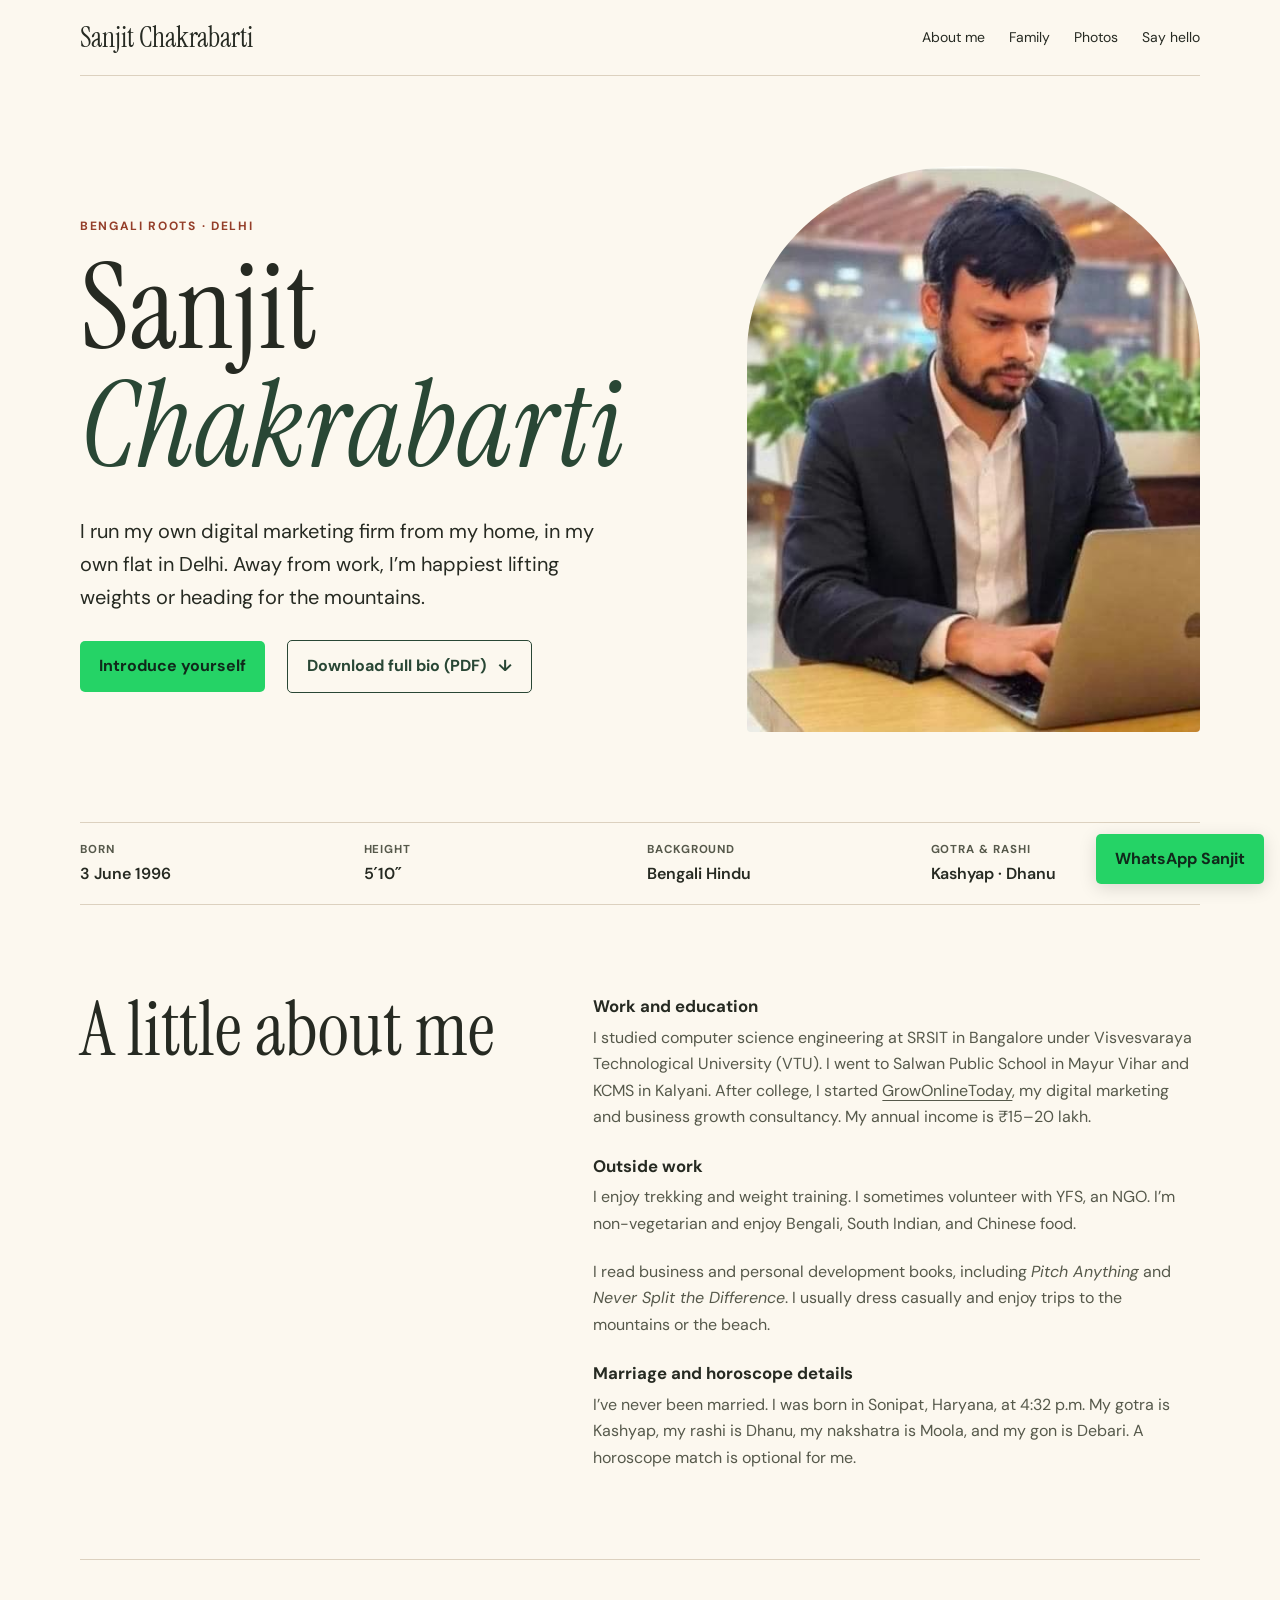
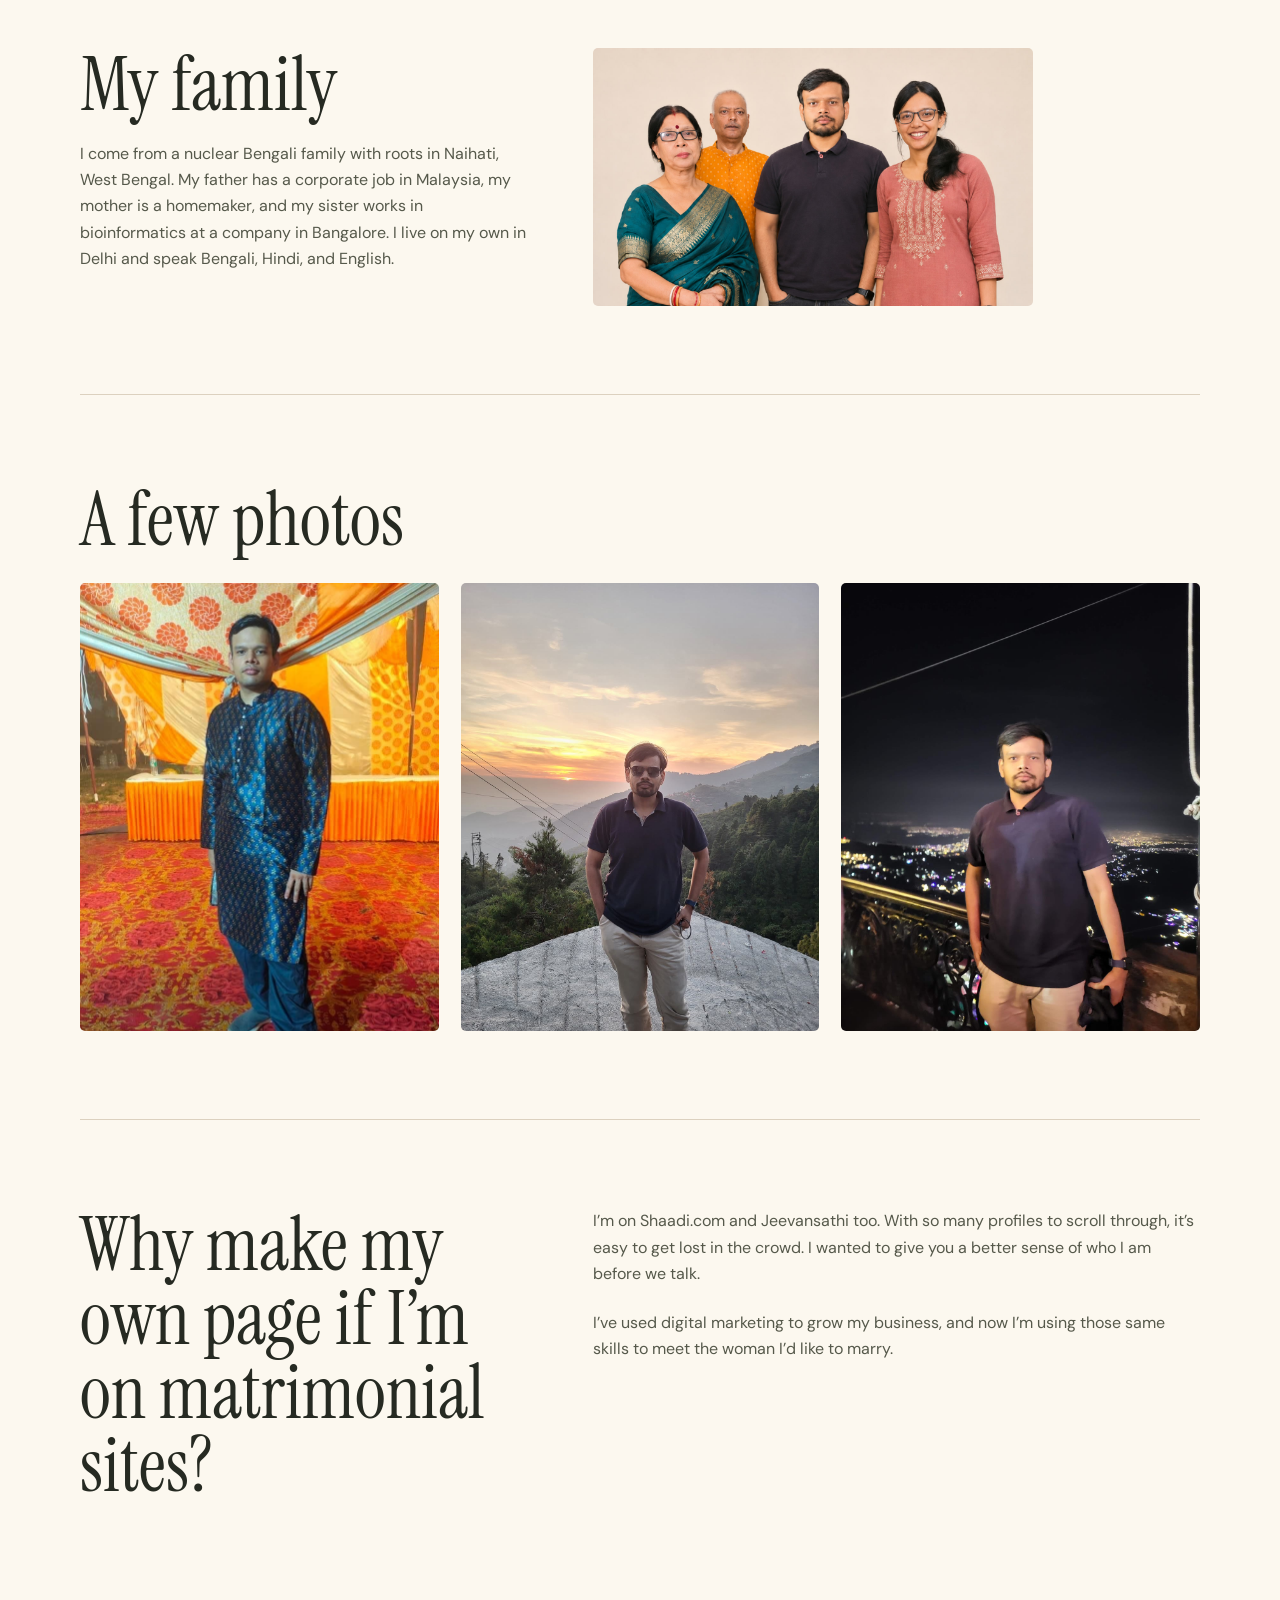
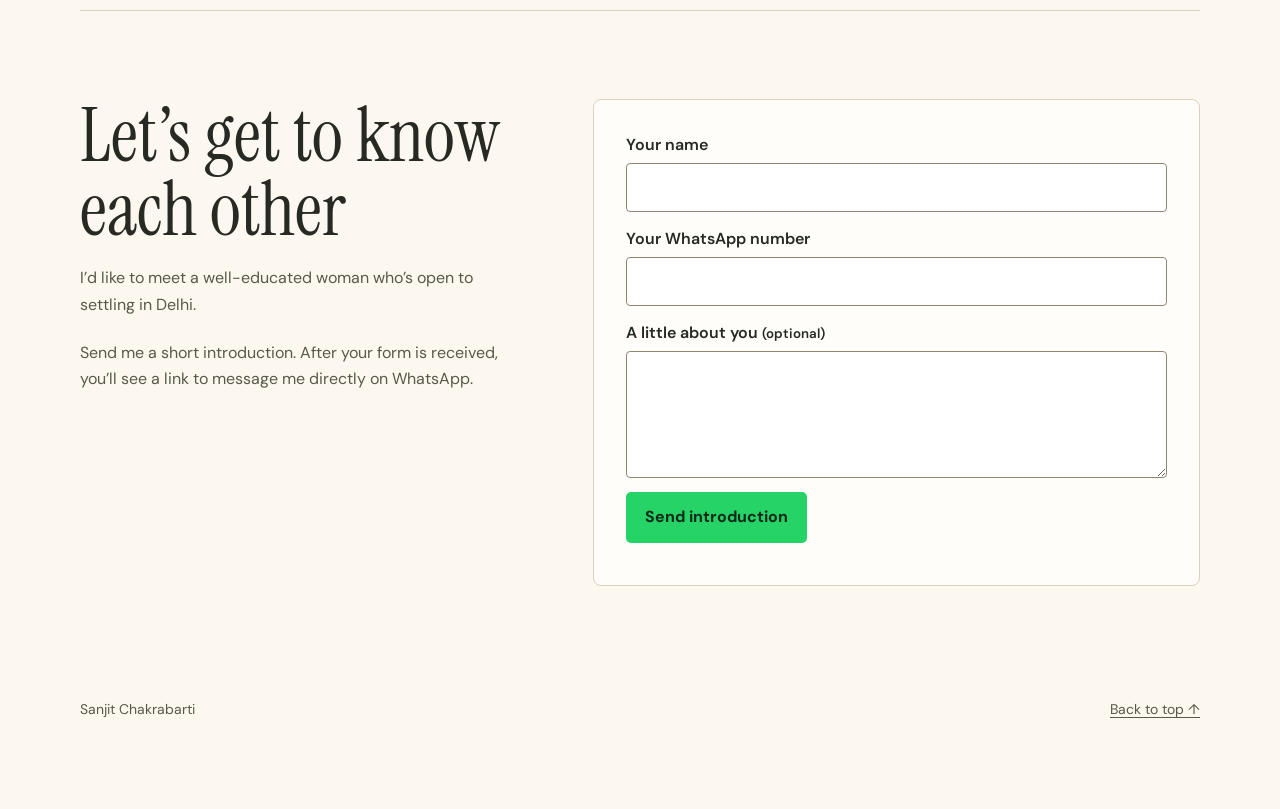
==== commit 59ab1632: "Make the marriage page closing line more personal" ====
--- a/ads/index.html
+++ b/ads/index.html
@@ -157,7 +157,7 @@
       <h2 id="why-this-page-title">Why make my own page if I’m on matrimonial sites?</h2>
       <div>
         <p>I’m on Shaadi.com and Jeevansathi too. With so many profiles to scroll through, it’s easy to get lost in the crowd. I wanted to give you a better sense of who I am before we talk.</p>
-        <p>I use digital marketing every day to help businesses reach the right people. Then I thought, why not put those same skills to work on something personal? That’s how this page came about. I’m hoping it helps me meet someone I can build a life with.</p>
+        <p>I’ve used digital marketing to grow my business, and now I’m using those same skills to meet the woman I’d like to marry.</p>
       </div>
     </section>
 
